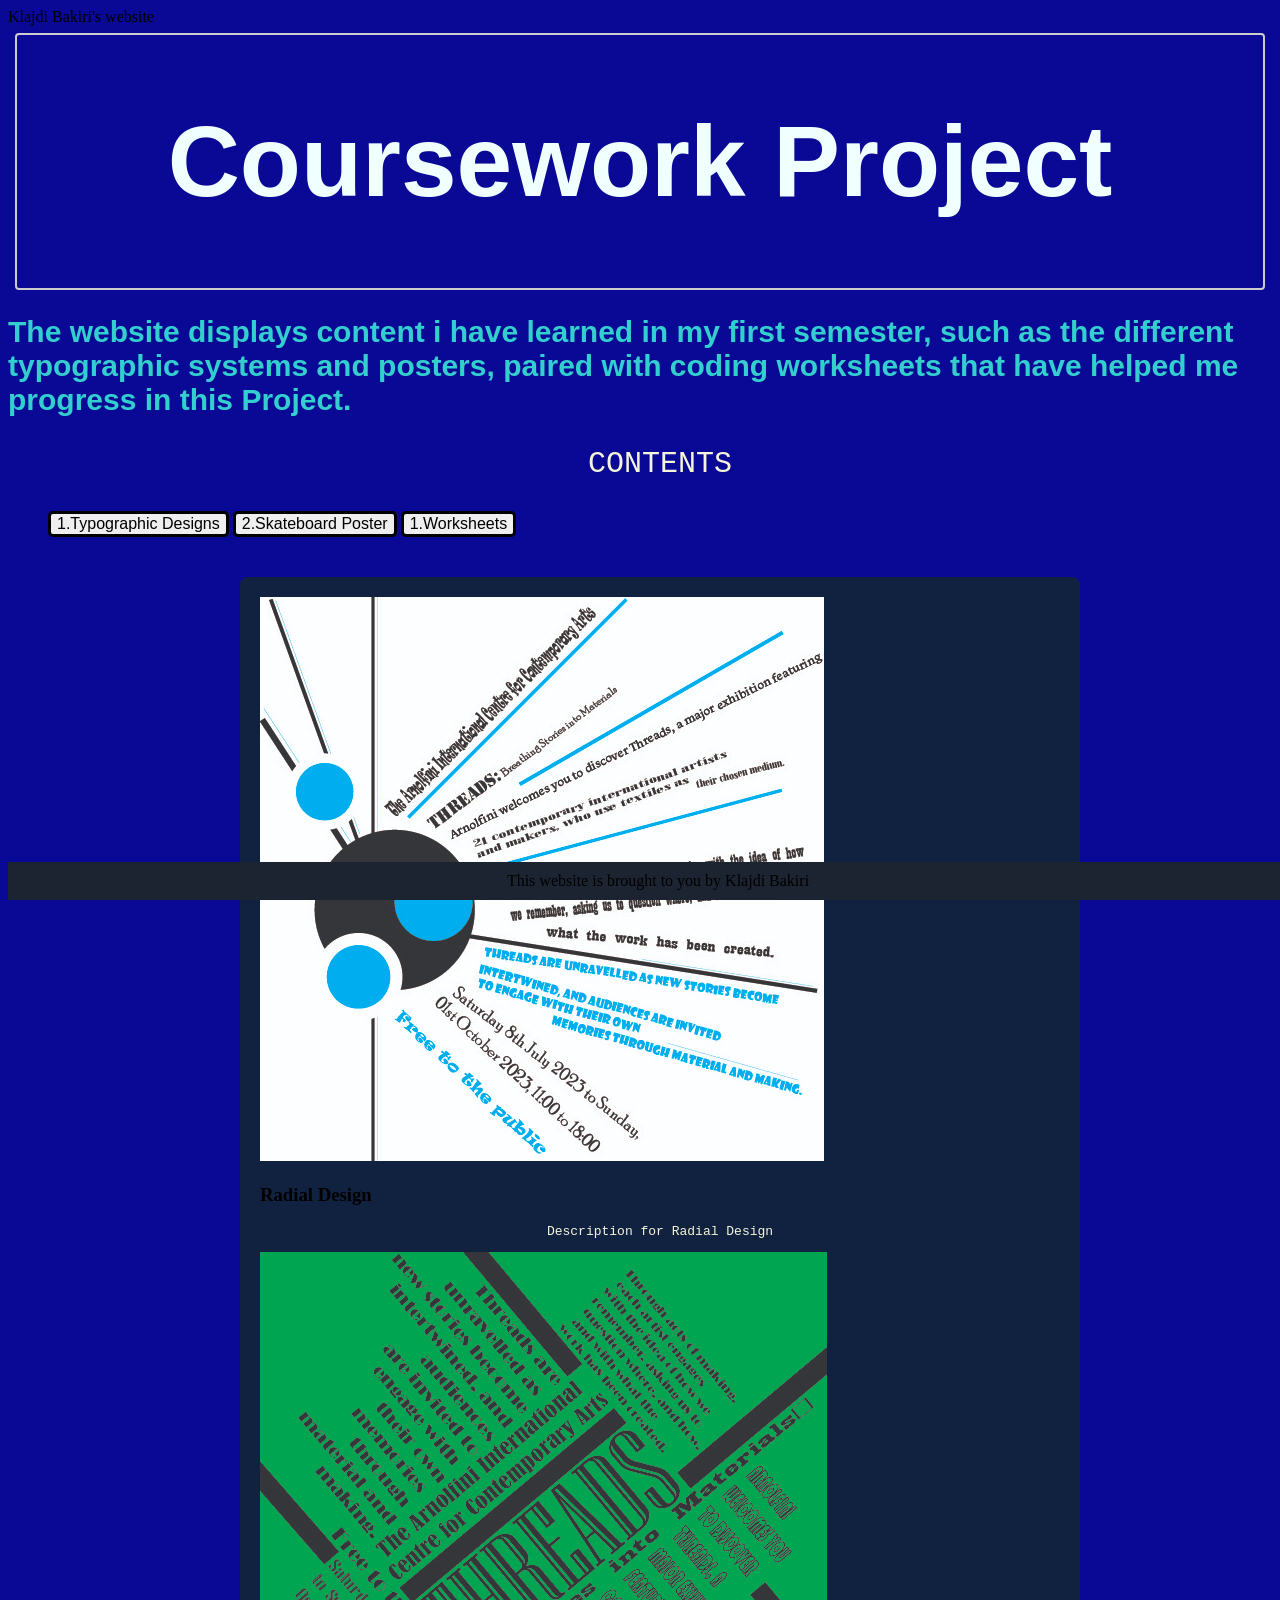
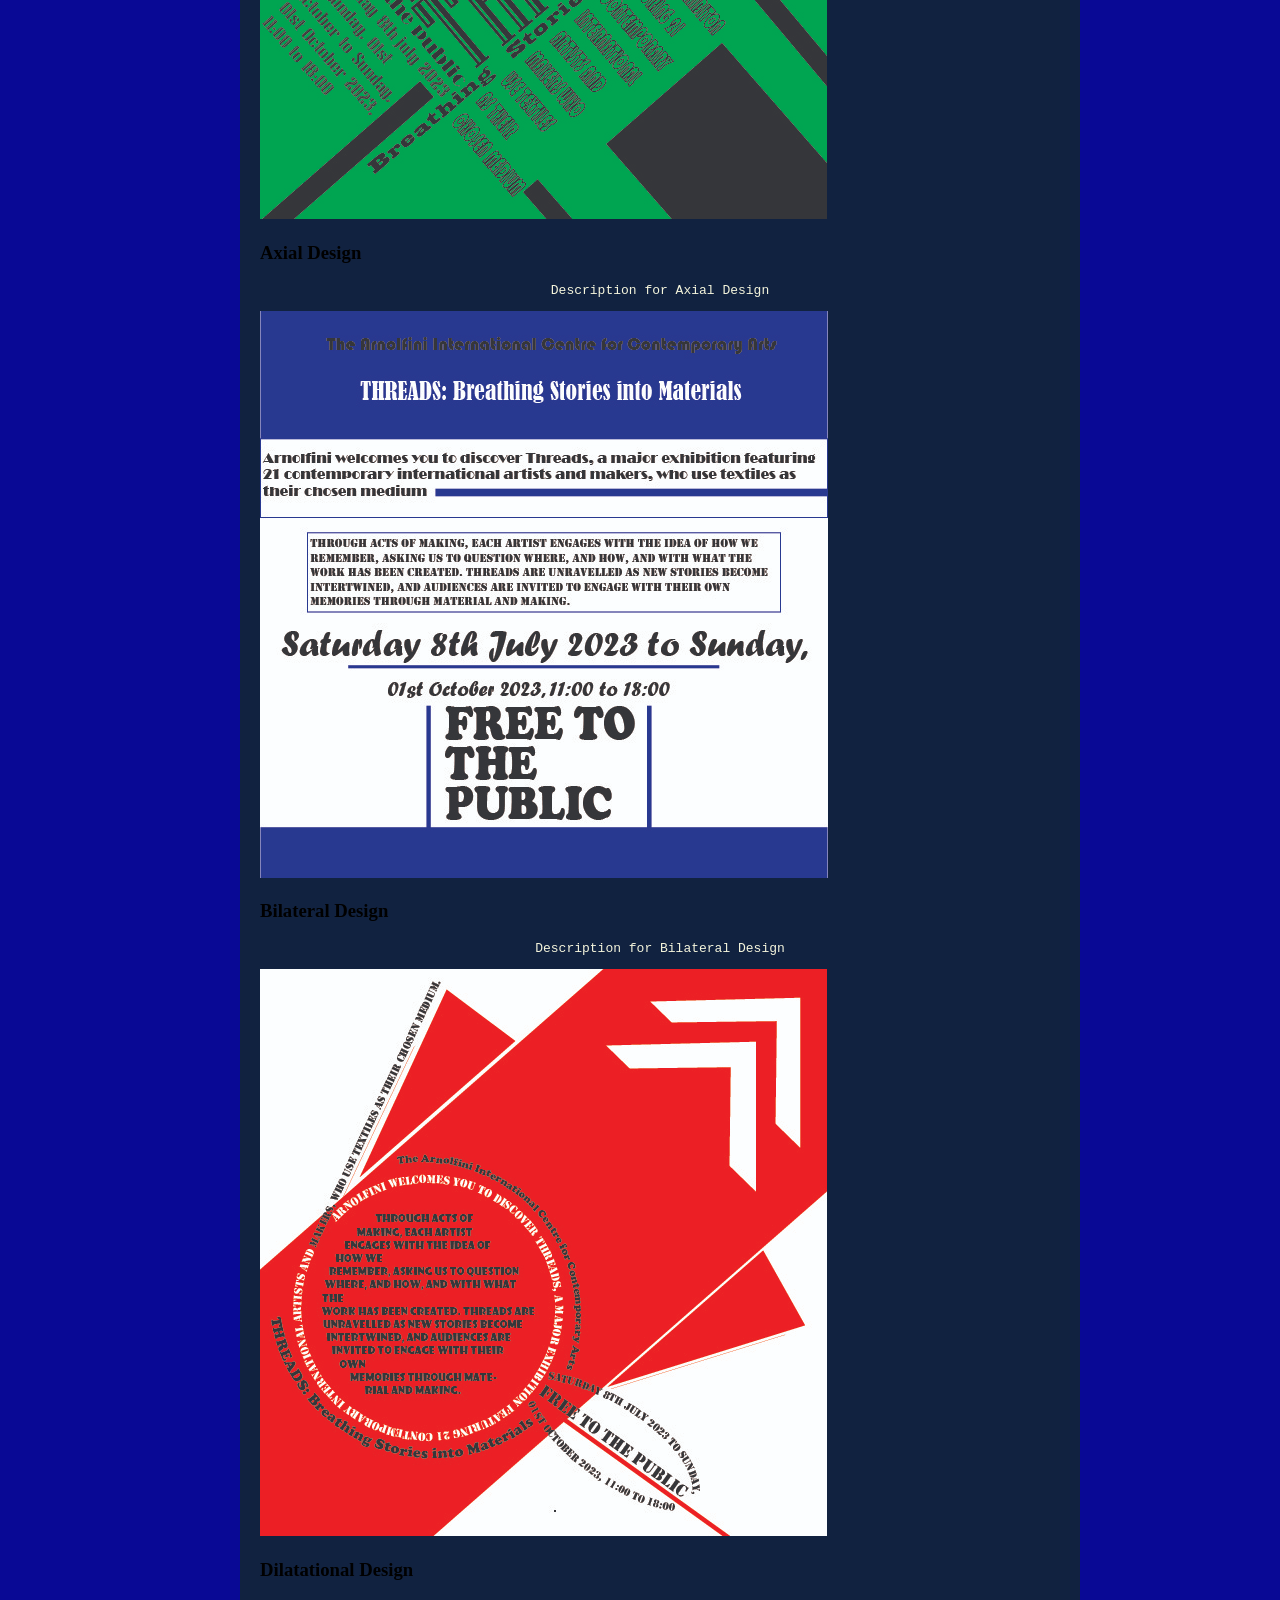
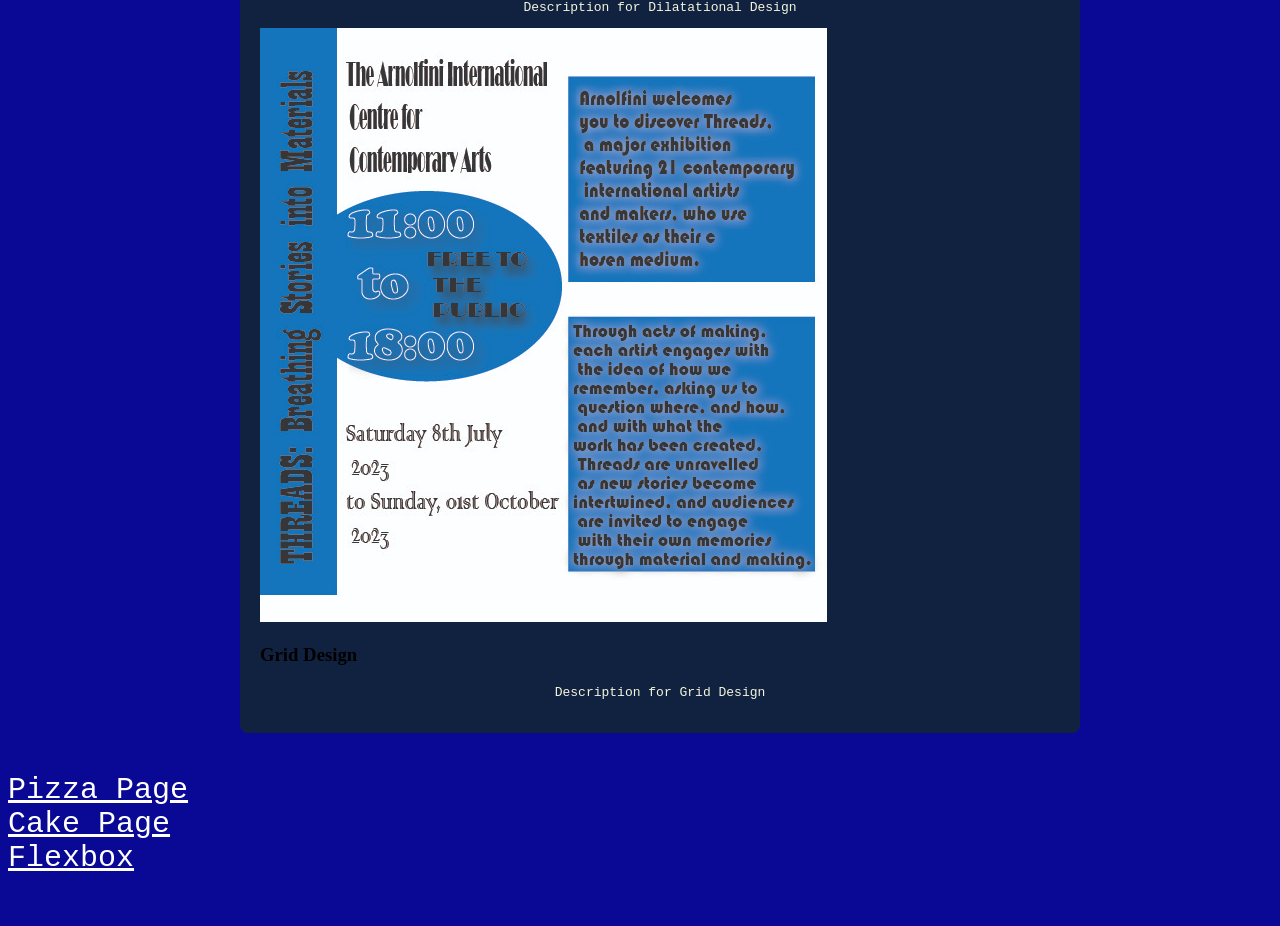
==== index.html @ ae0e7dbc "Update index.html" ====
<!DOCTYPE html>
<html lang="en">
<head>
    <meta charset="UTF-8">
    <meta http-equiv="X-UA-Compatible" content="IE=edge">
    <meta name="viewport" content="width=device-width, initial-scale=1.0">
    <link rel="stylesheet" href="styles.css"
    <title>Klajdi Bakiri's website</title>
</head>
<body>
    <div class = "text-box">
        <h1>Coursework Project</h1>
        
    </div>
    
<h2>The website displays content i have learned in my first semester, such as the different typographic systems and posters,
     paired with coding worksheets that have helped me progress in this Project.</h2>
<ul>
    <div class = "contents">
        <p>CONTENTS</p>
        </div>
<button>1.Typographic Designs</button>
<button>2.Skateboard Poster </button>
<button>1.Worksheets</button>

<div class="container">
    <div class="image-card">
        <img class="radial-design" src="images/RADIAL DESIGN.jpg" alt="Radial Design">
        <h3>Radial Design</h3>
        <p class="image-description">Description for Radial Design</p>
    </div>

    <div class="image-card">
        <img class="axial-design" src="images/AXIAL DESIGN.jpg" alt="Axial Design">
        <h3>Axial Design</h3>
        <p class="image-description">Description for Axial Design</p>
    </div>
    <div class="image-card">
        <img class="axial-design" src="images/BILATERAL DESIGN.jpg" alt="Bilateral Design">
        <h3>Bilateral Design</h3>
        <p class="image-description">Description for Bilateral Design</p>
    </div>
    
    <div class="image-card">
        <img class="axial-design" src="images/DILATATIONAL DESIGN.jpg" alt="Dilatational Design">
        <h3>Dilatational Design</h3>
        <p class="image-description">Description for Dilatational Design</p>
    </div>
    <div class="image-card">
        <img class="axial-design" src="images/GRID DESIGN.jpg" alt="Grid Design">
        <h3>Grid Design</h3>
        <p class="image-description">Description for Grid Design</p>
    </div>


    
</ul>

    <a href="https://klajdi24.github.io/worksheet_3/"> Pizza Page</a>
    <div class= "container-cakepage">
<a href="https://klajdi24.github.io/worksheet_3/cake.html">Cake Page</a>
    </div>
    <div class="flexbox">
    <a href="https://klajdi24.github.io/flexbox_rundown/">Flexbox</a>
   
    </div>



<footer>This website is brought to you by Klajdi Bakiri</footer>
</body>
</html>
---- styles.css ----
.title{
    font-family: monospace;
    text-align: center;
    color: beige;
}

body{
    background-color: rgb(9, 9, 149);
}
p {
    font-family: monospace;
    text-align: center;
    color: beige;

}
h1{
    font-family: Impact, Haettenschweiler, 'Arial Narrow Bold', sans-serif;
    text-align: center;
    font-size: 100px;
    color: azure;
}
h2{
    font-family: Impact, Haettenschweiler, 'Arial Narrow Bold', sans-serif;
    font-size: 30px;
    color: rgb(51, 207, 207);
}
a{
    font-family: 'Courier New', Courier, monospace;
    font-size: 30px;
    color:white;
}
.p{
    font-family: 'Trebuchet MS', 'Lucida Sans Unicode', 'Lucida Grande', 'Lucida Sans', Arial, sans-serif;
font-size: 30px;
text-align: left;

}
button{
    border: solid;
    border-radius: 5px;
    font-family:'Trebuchet MS', 'Lucida Sans Unicode', 'Lucida Grande', 'Lucida Sans', Arial, sans-serif;
    font-size: medium;


}
button:hover{
    background-color: rgb(250, 232, 33);
    color:blue
}
footer{
    background-color: #1c2331; /* Dark blue footer background color */
    padding: 10px;
    text-align: center;
    position: fixed;
    bottom: 0;
    width: 100%;
  }


.text-box {
    border: 2px solid #ccc; 
    padding: 2px; 
    border-radius: 4px; 
    margin: 7px; 
}
.contents{
    font-family:'Times New Roman', Times, serif;
    font-size: 30px;
    text-align: left;

}
.container {
    max-width: 800px;
    margin: 40px auto;
    padding: 20px;
    background-color: #112240; /* Dark blue content background color */
    border-radius: 8px;
  }
  .flexbox{
    margin-bottom: 50px ;
  }
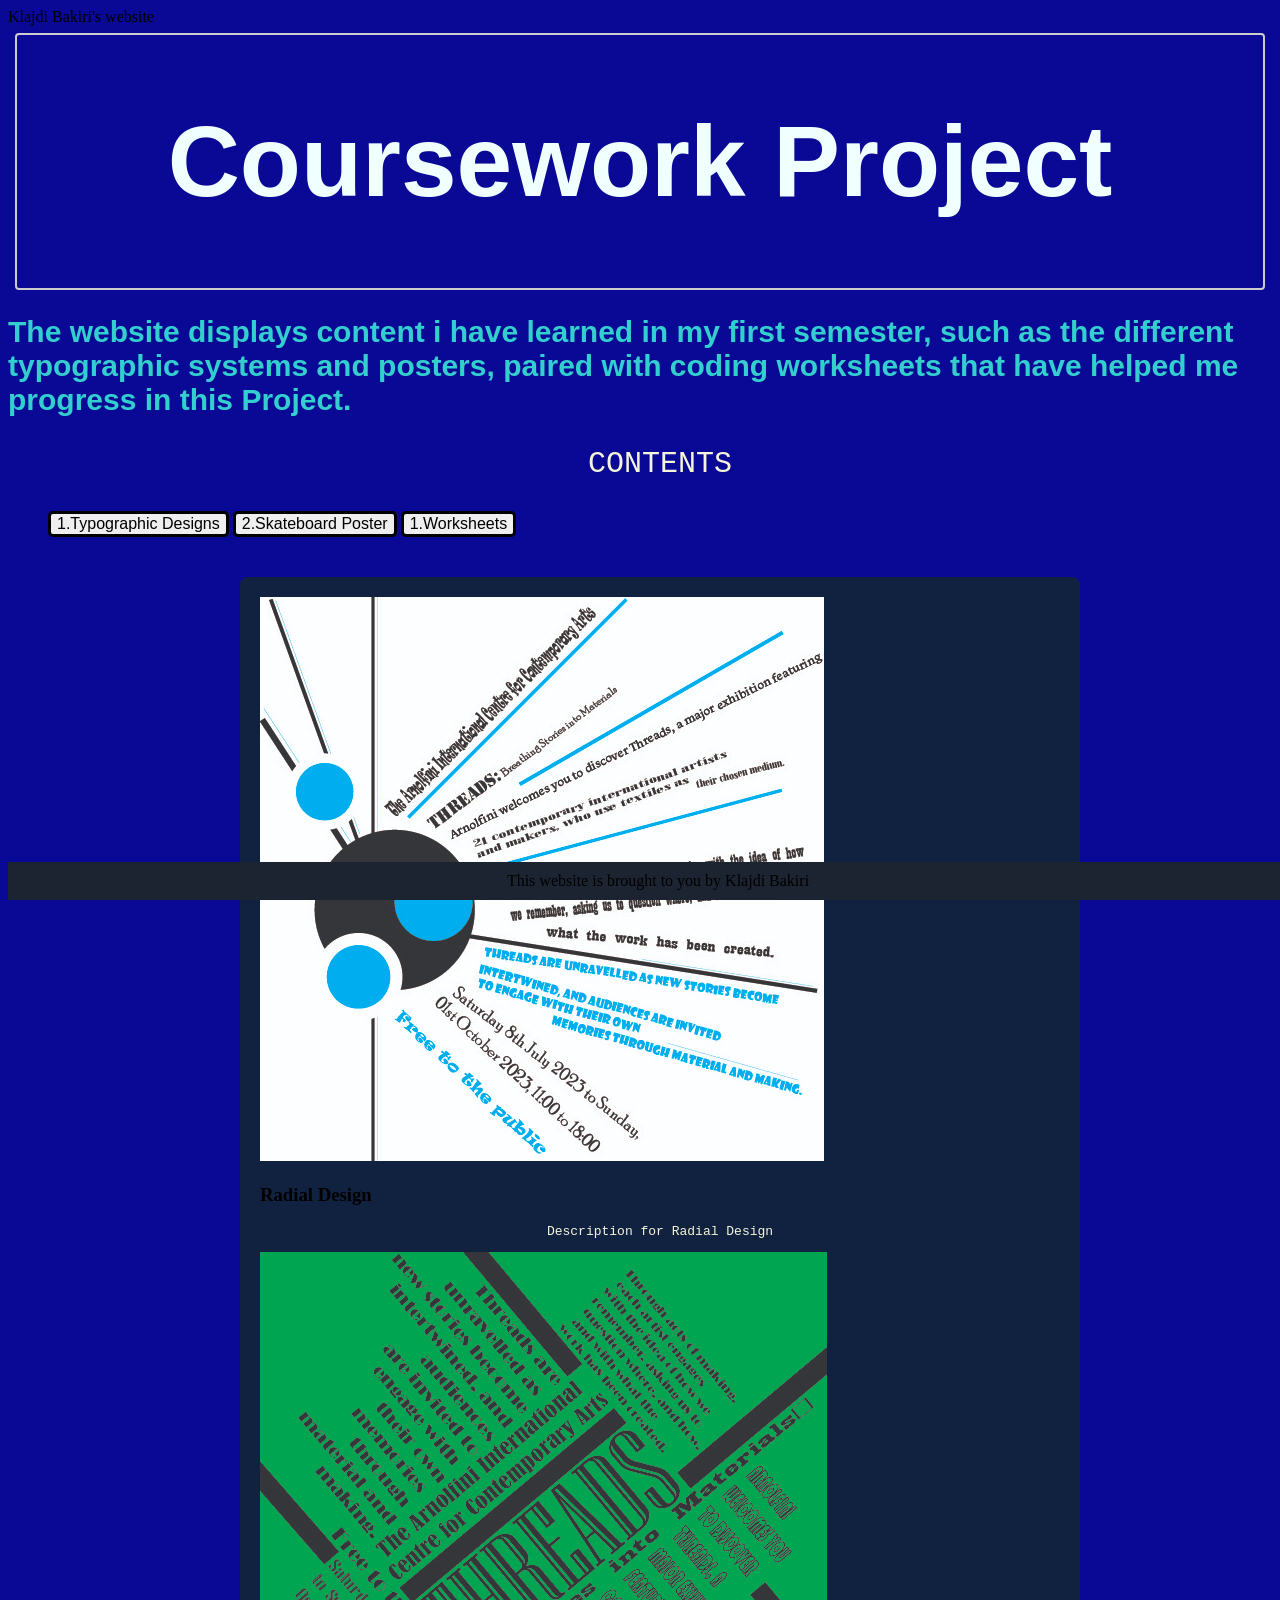
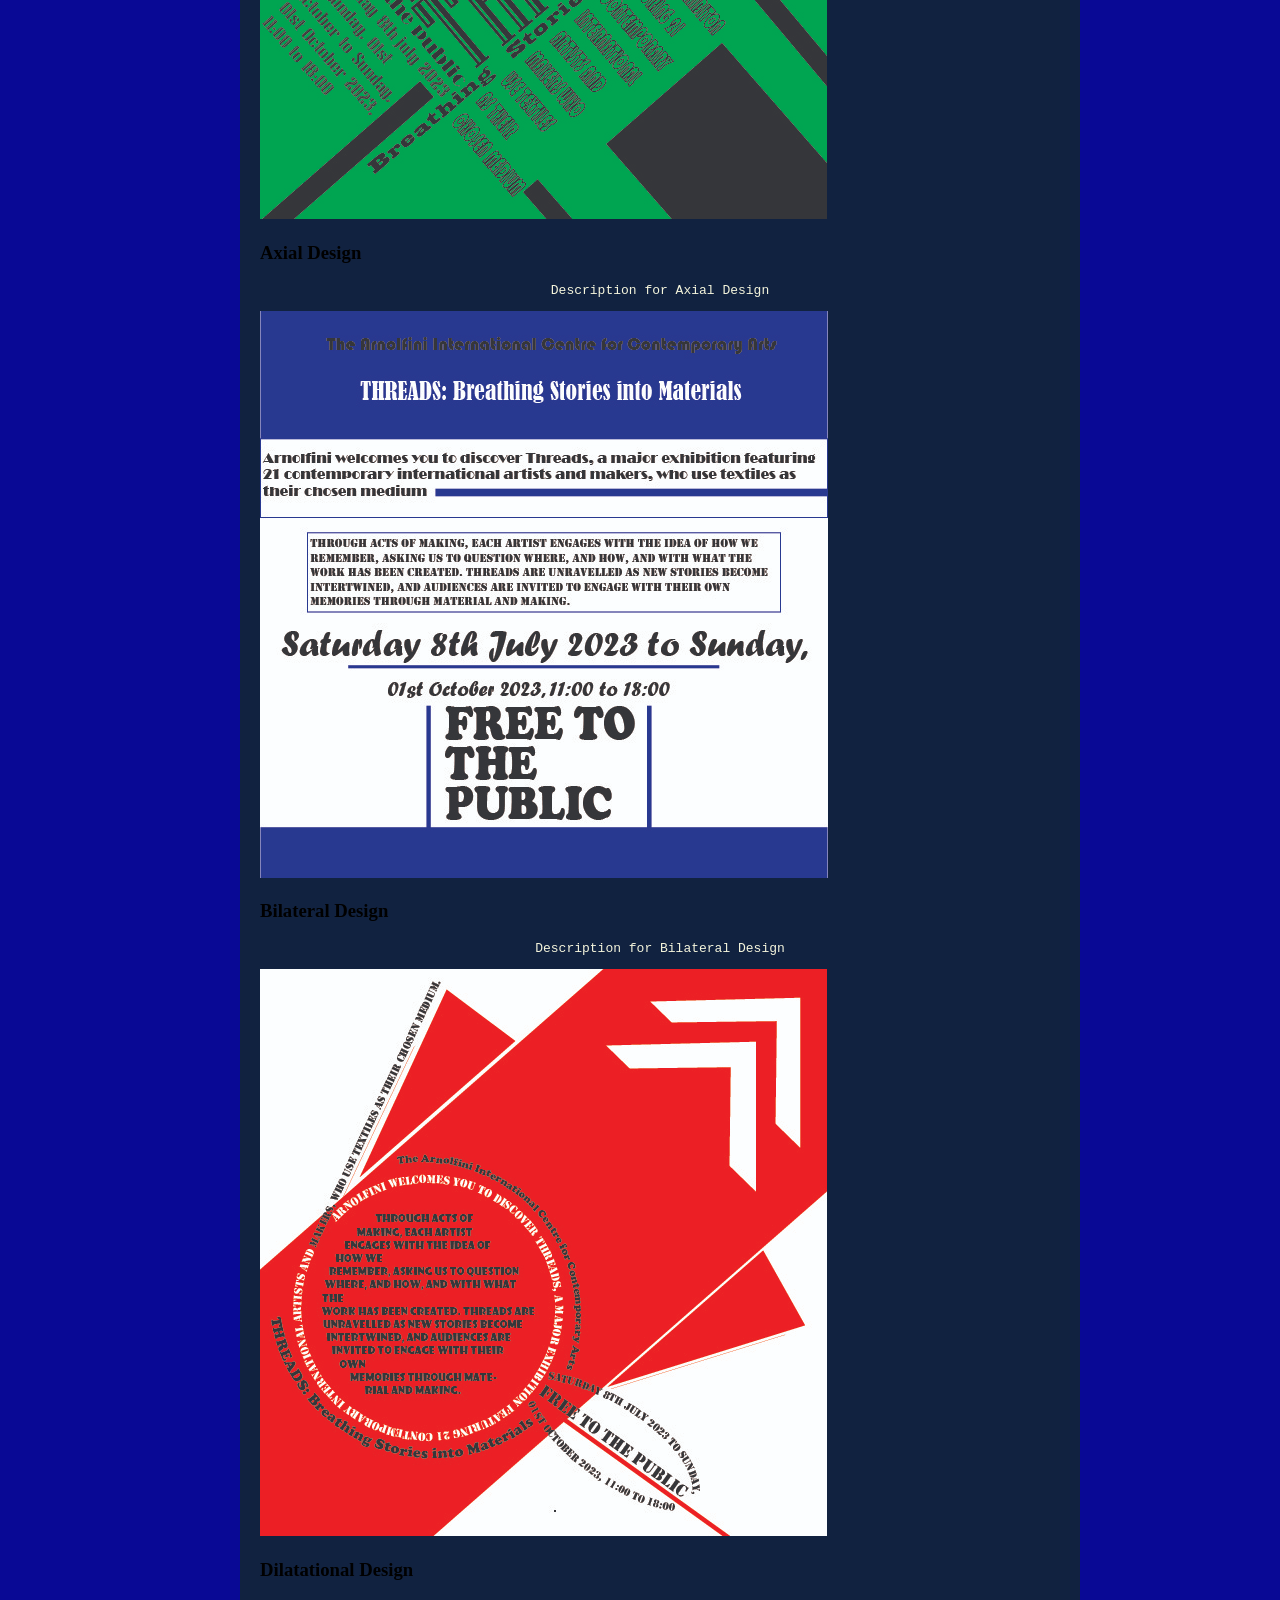
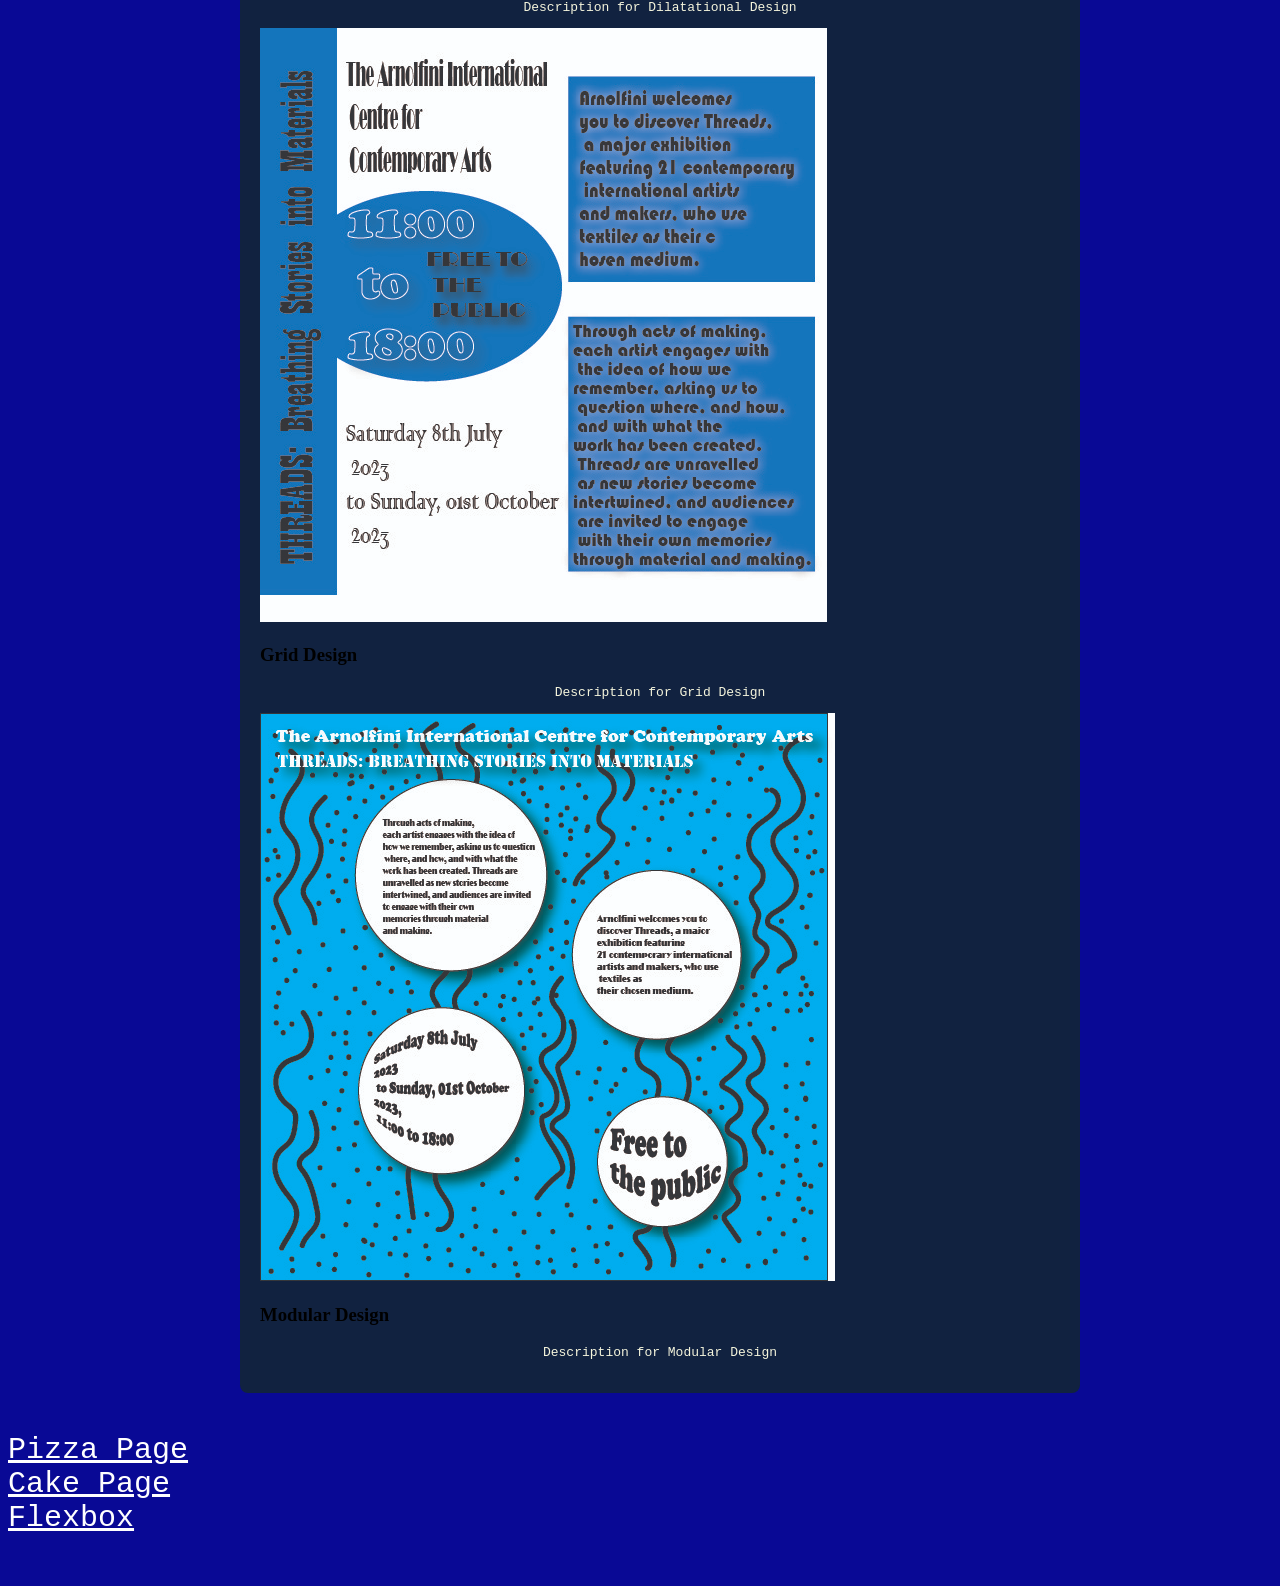
==== commit 06615979: "Update index.html" ====
--- a/index.html
+++ b/index.html
@@ -51,6 +51,11 @@
         <h3>Grid Design</h3>
         <p class="image-description">Description for Grid Design</p>
     </div>
+    <div class="image-card">
+        <img class="axial-design" src="images/MODULAR DESIGN.jpg" alt="Modular Design">
+        <h3>Modular Design</h3>
+        <p class="image-description">Description for Modular Design</p>
+    </div>
 
 
     
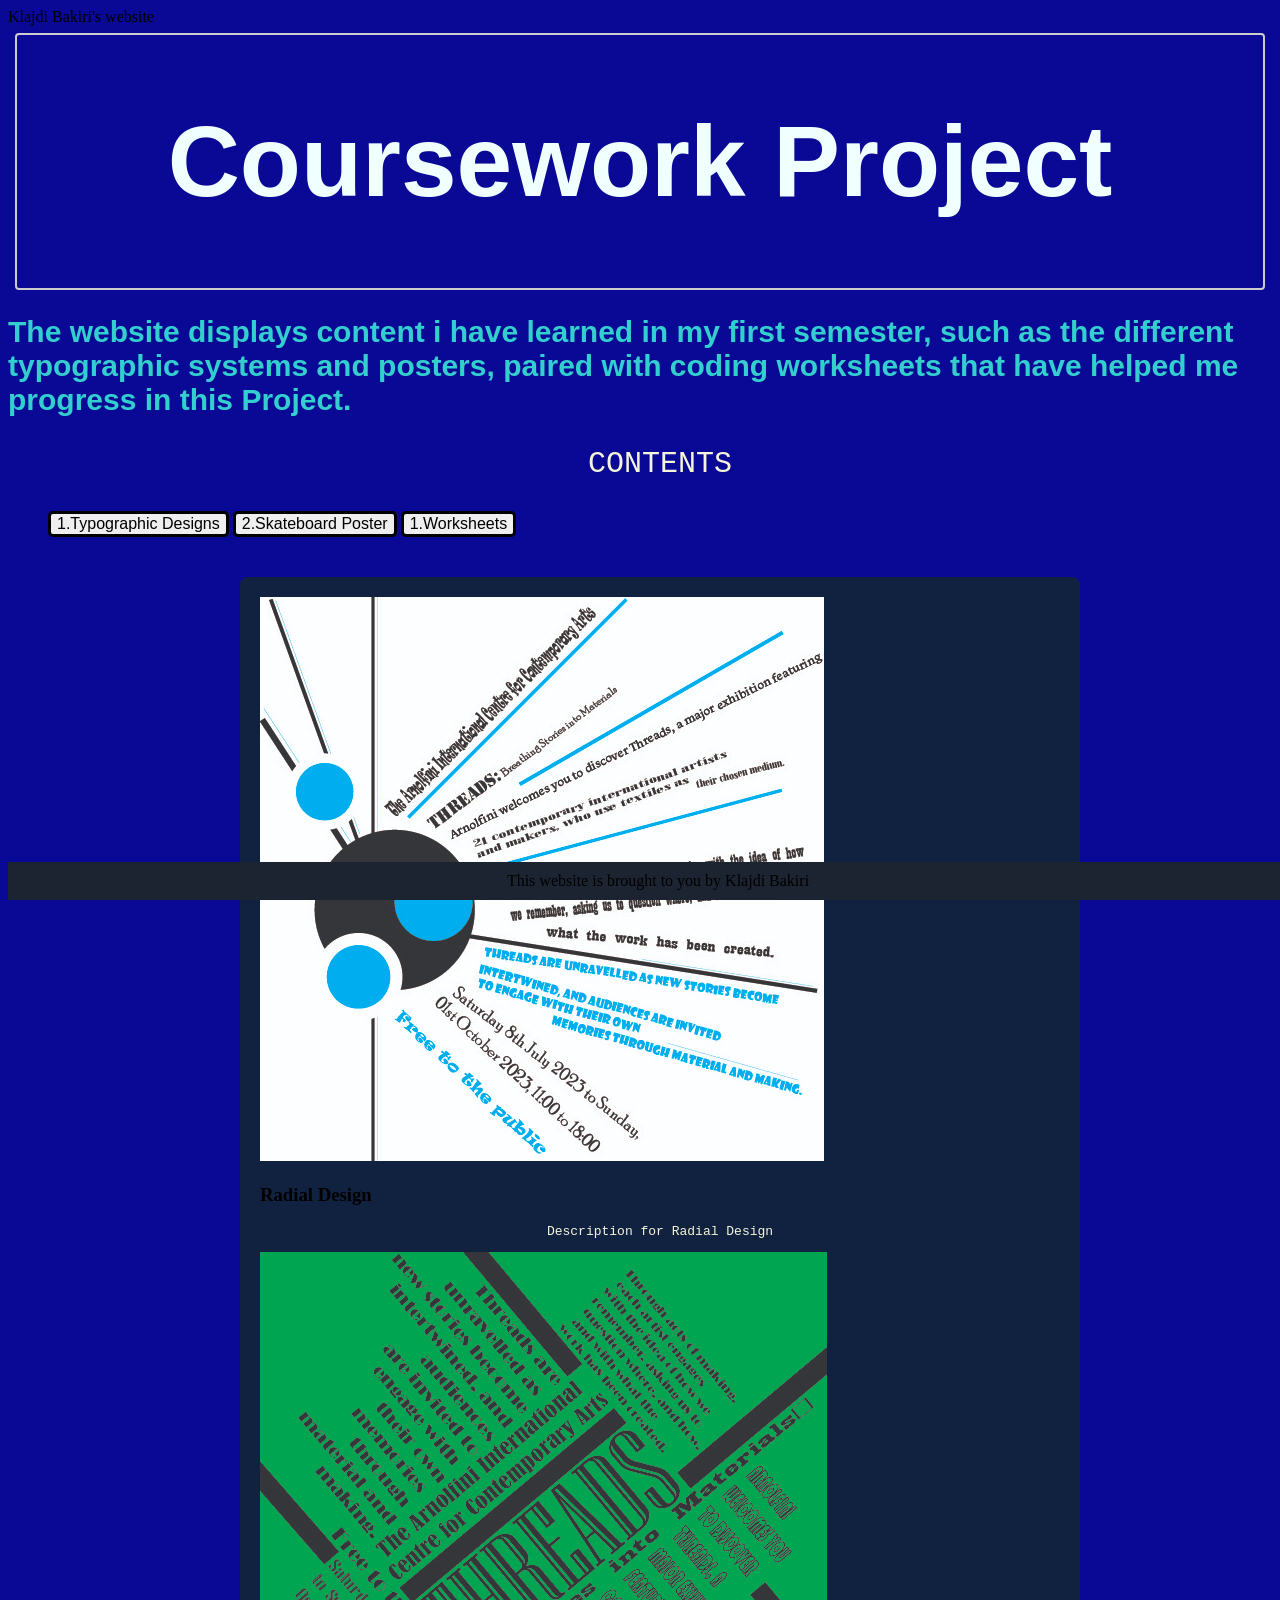
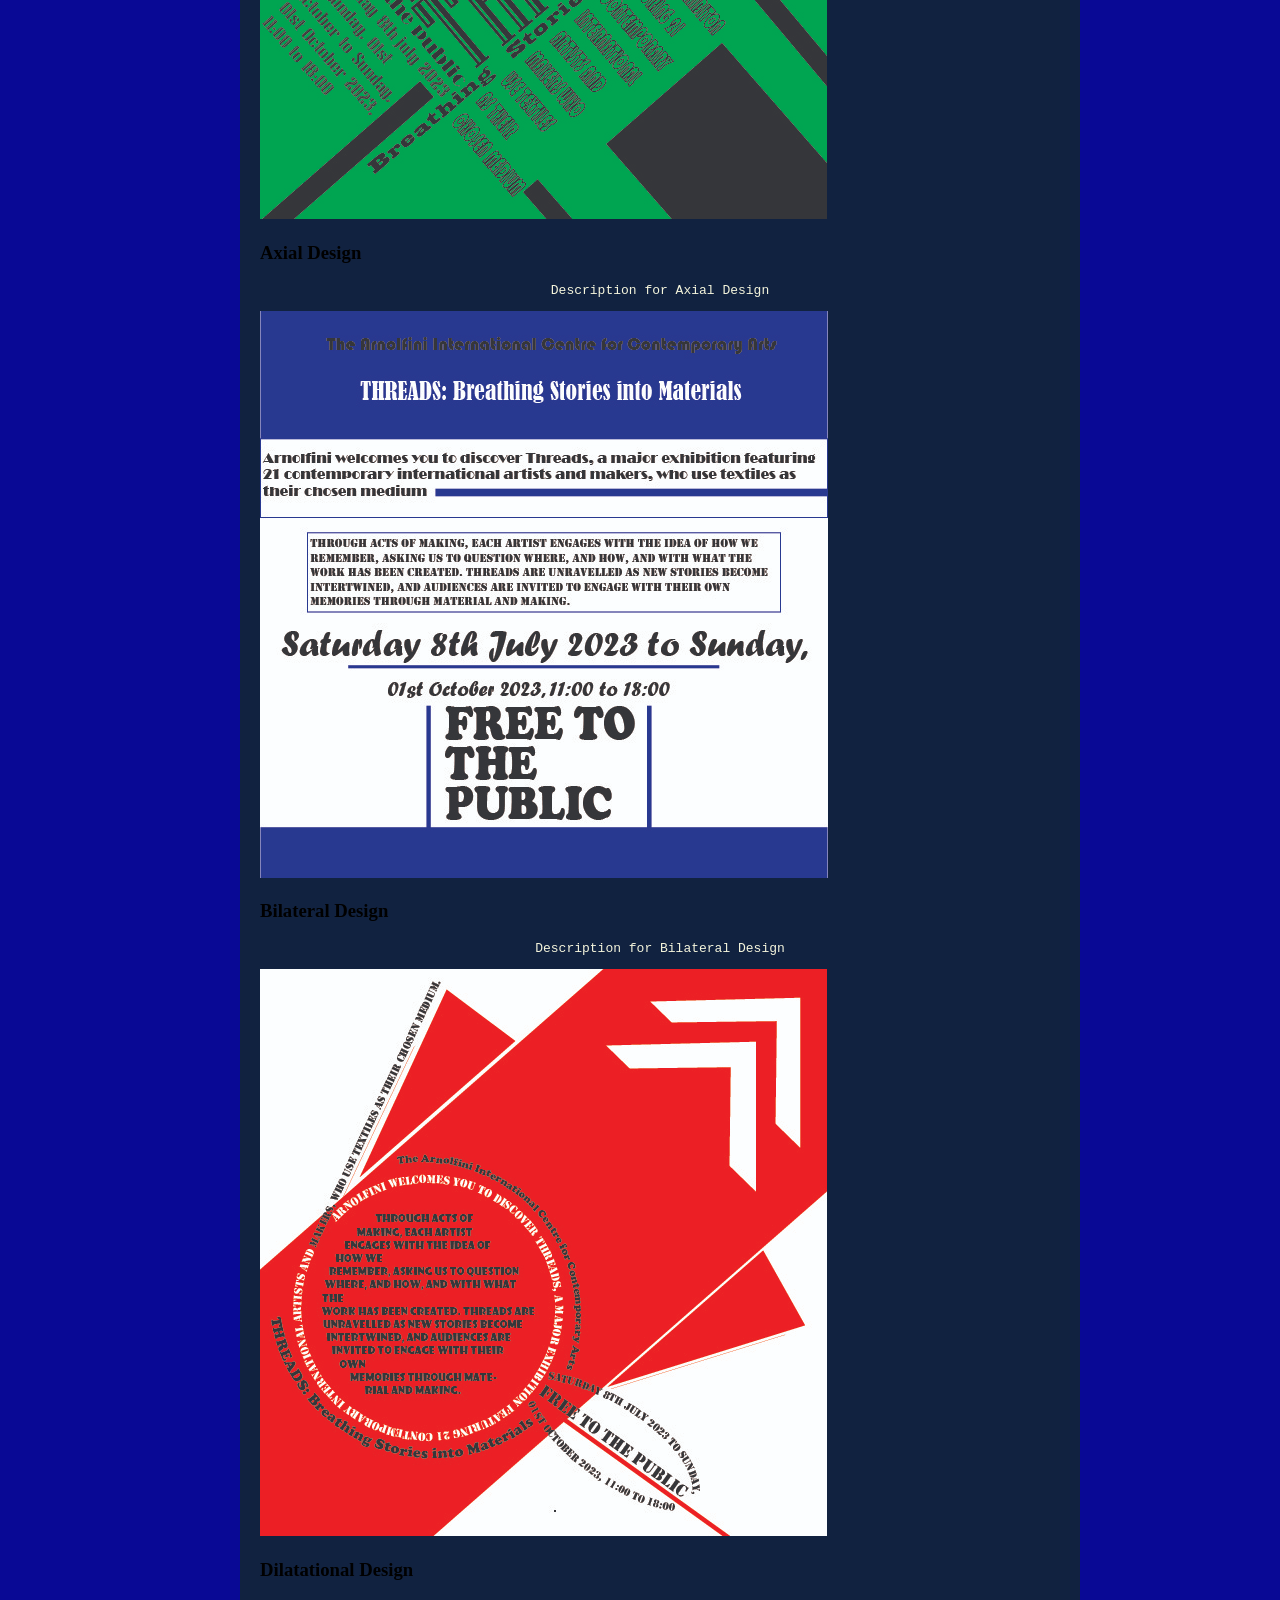
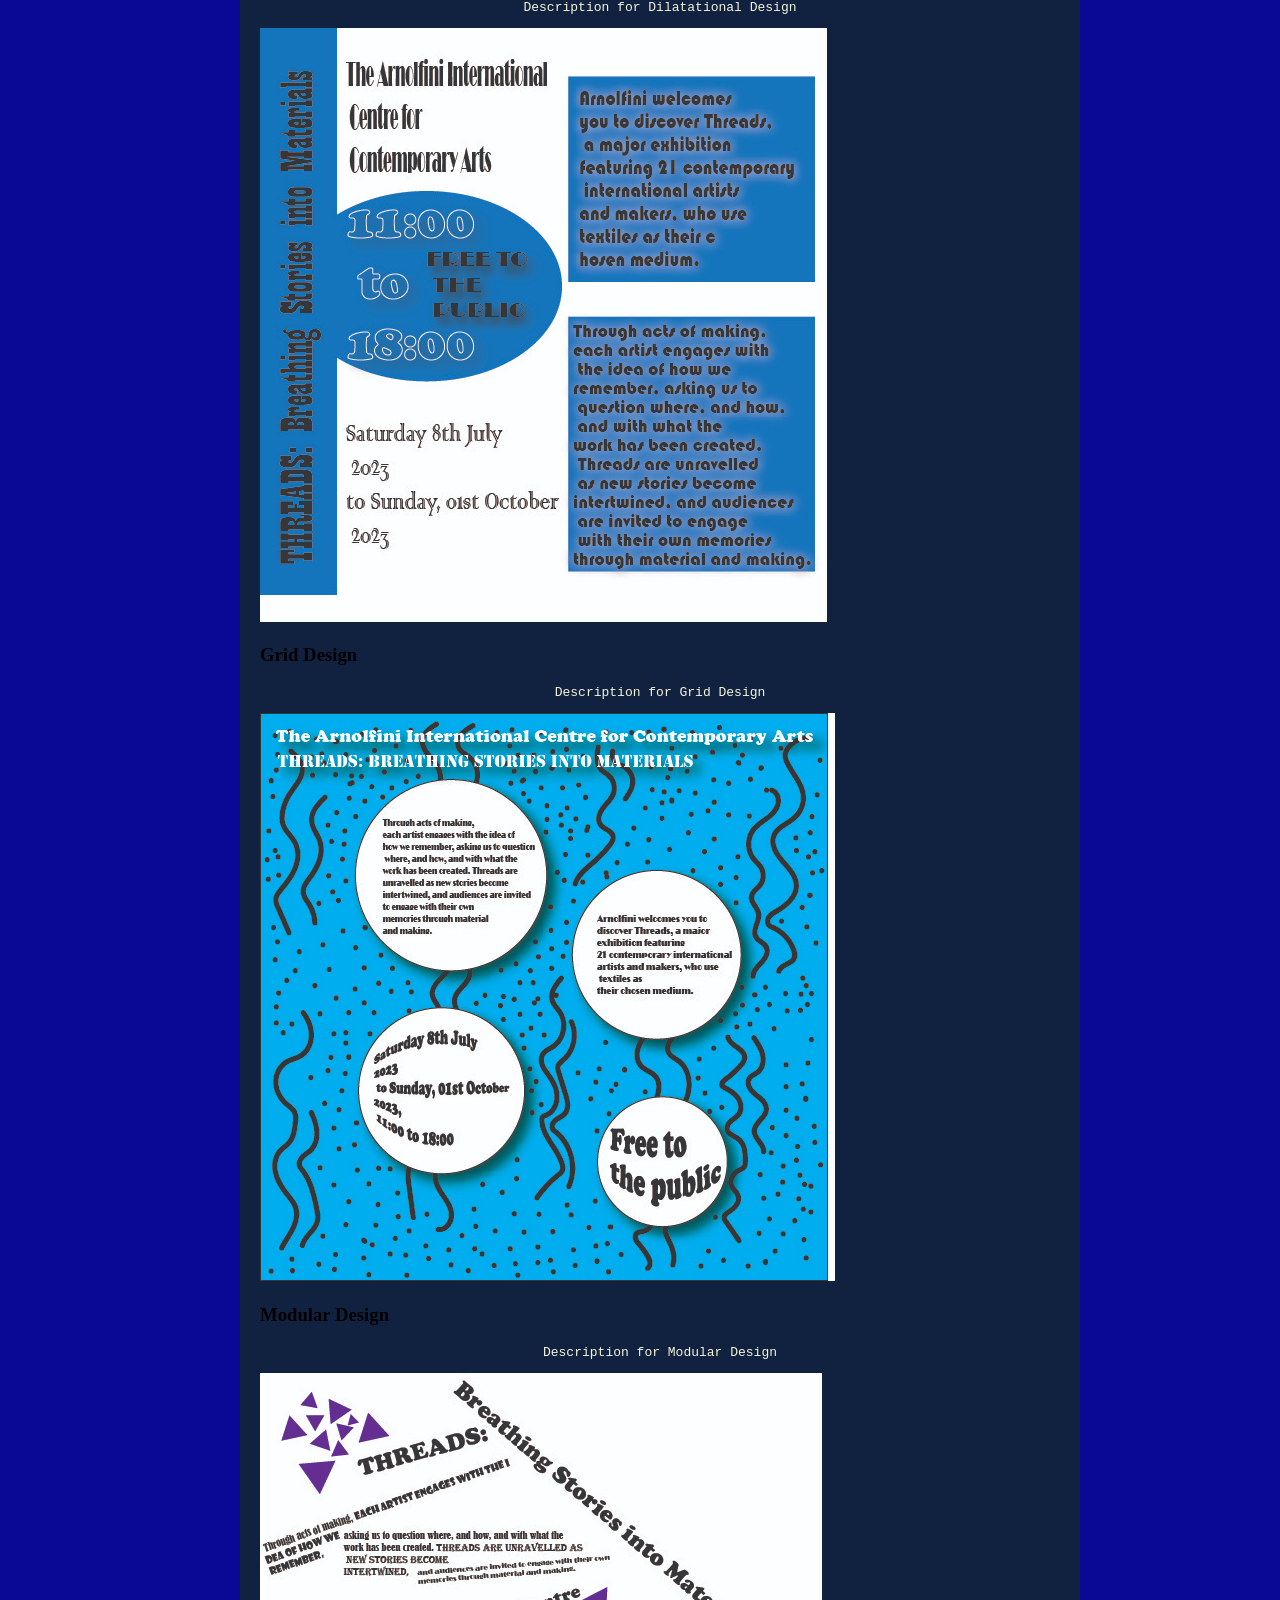
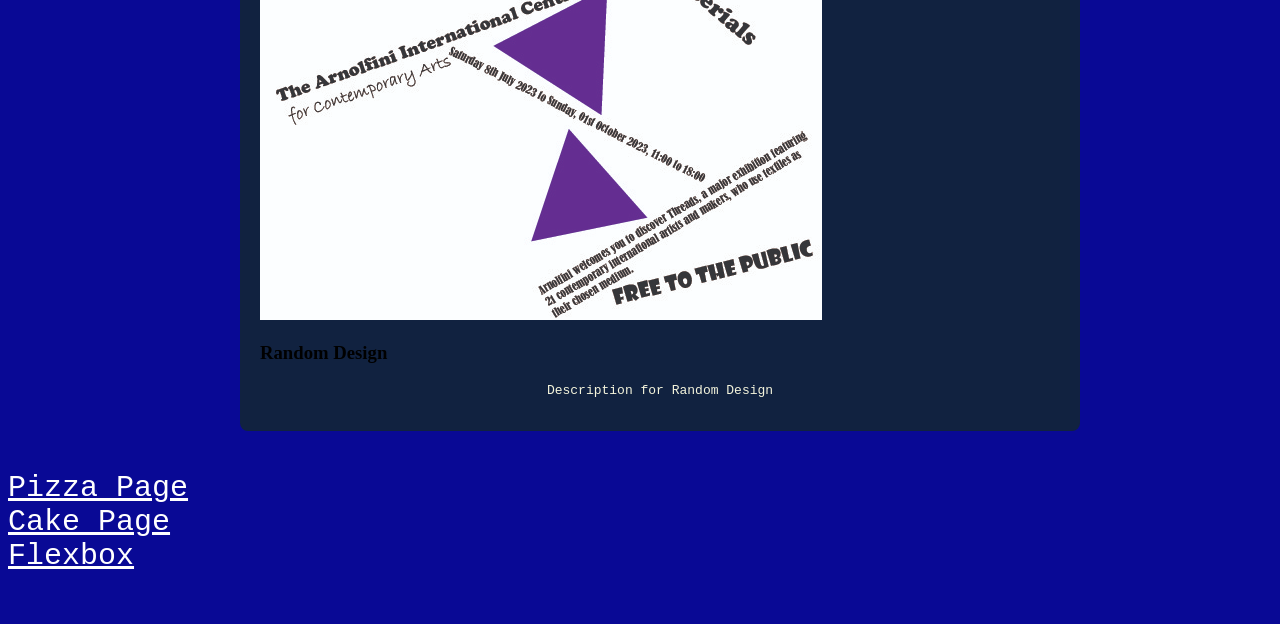
==== commit 138a9fa8: "Update index.html" ====
--- a/index.html
+++ b/index.html
@@ -56,6 +56,11 @@
         <h3>Modular Design</h3>
         <p class="image-description">Description for Modular Design</p>
     </div>
+    <div class="image-card">
+        <img class="axial-design" src="images/RANDOM DESIGN.jpg" alt="Random Design">
+        <h3>Random Design</h3>
+        <p class="image-description">Description for Random Design</p>
+    </div>
 
 
     
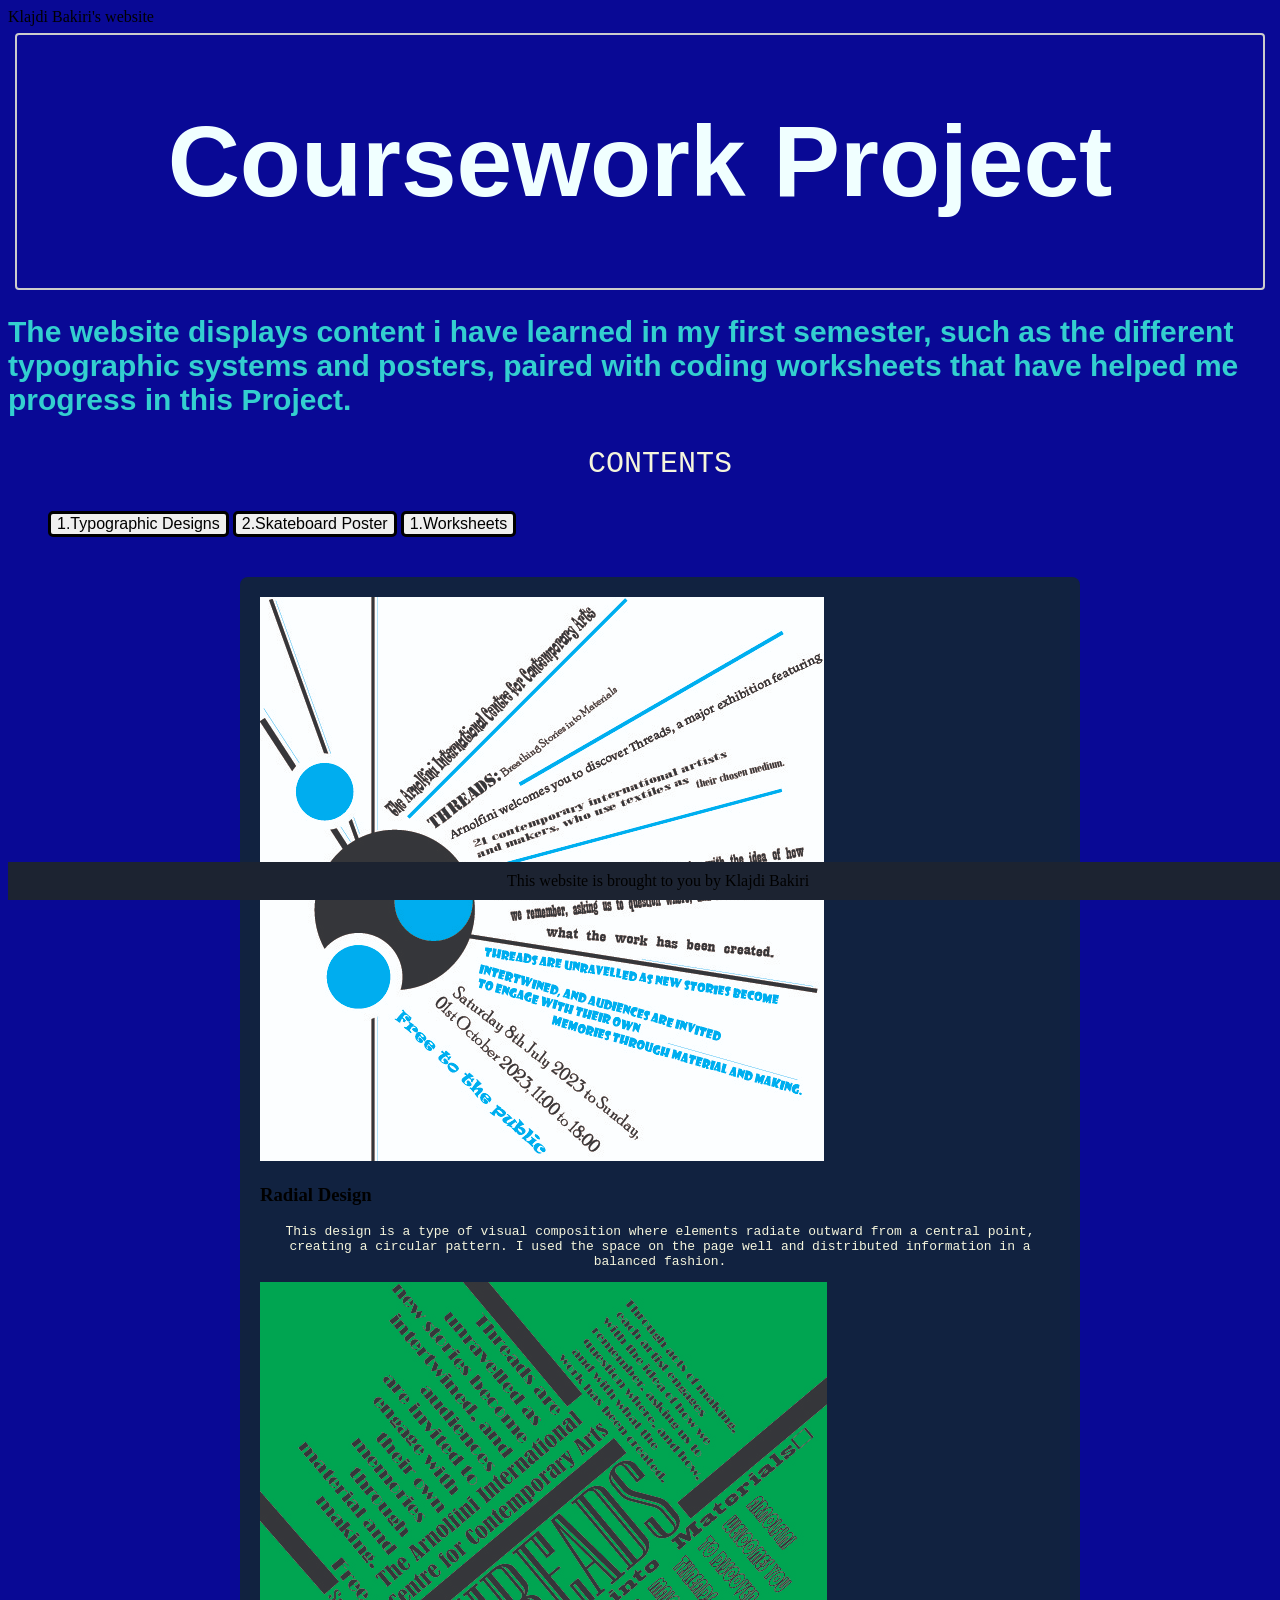
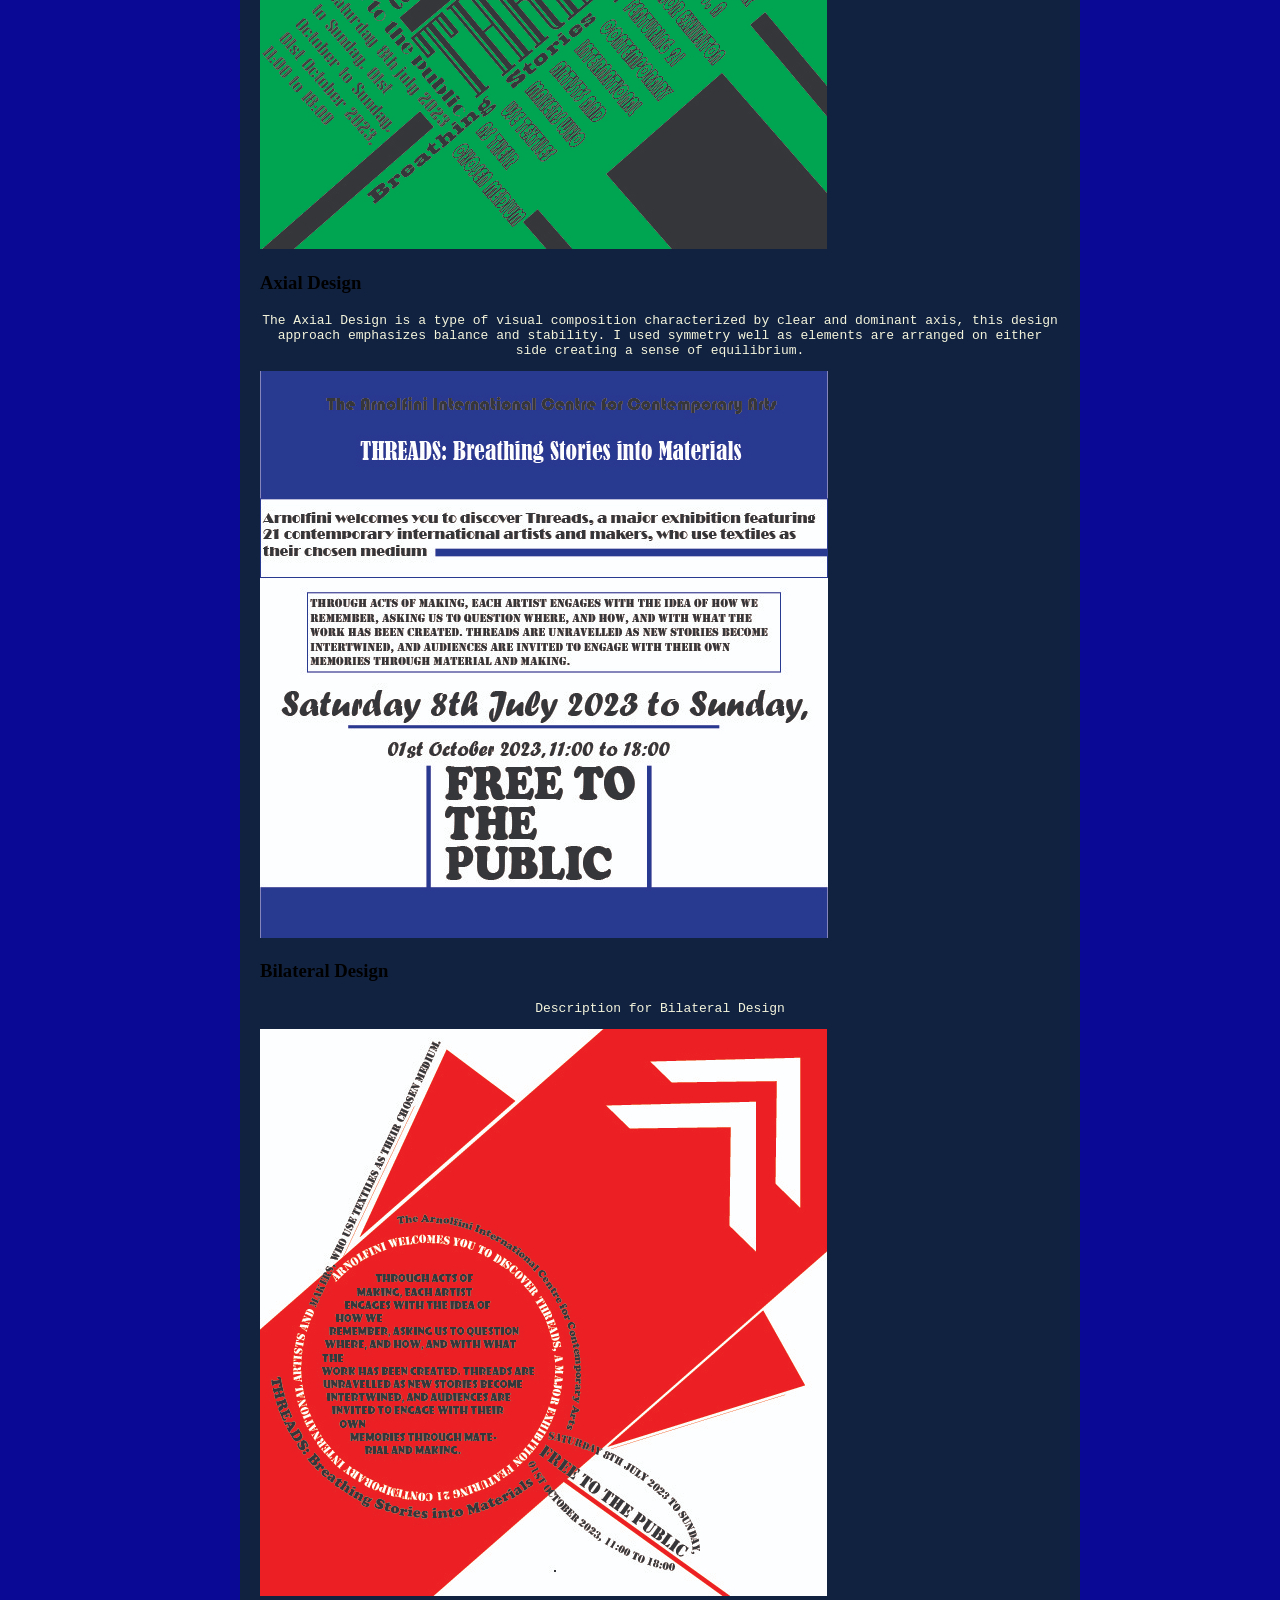
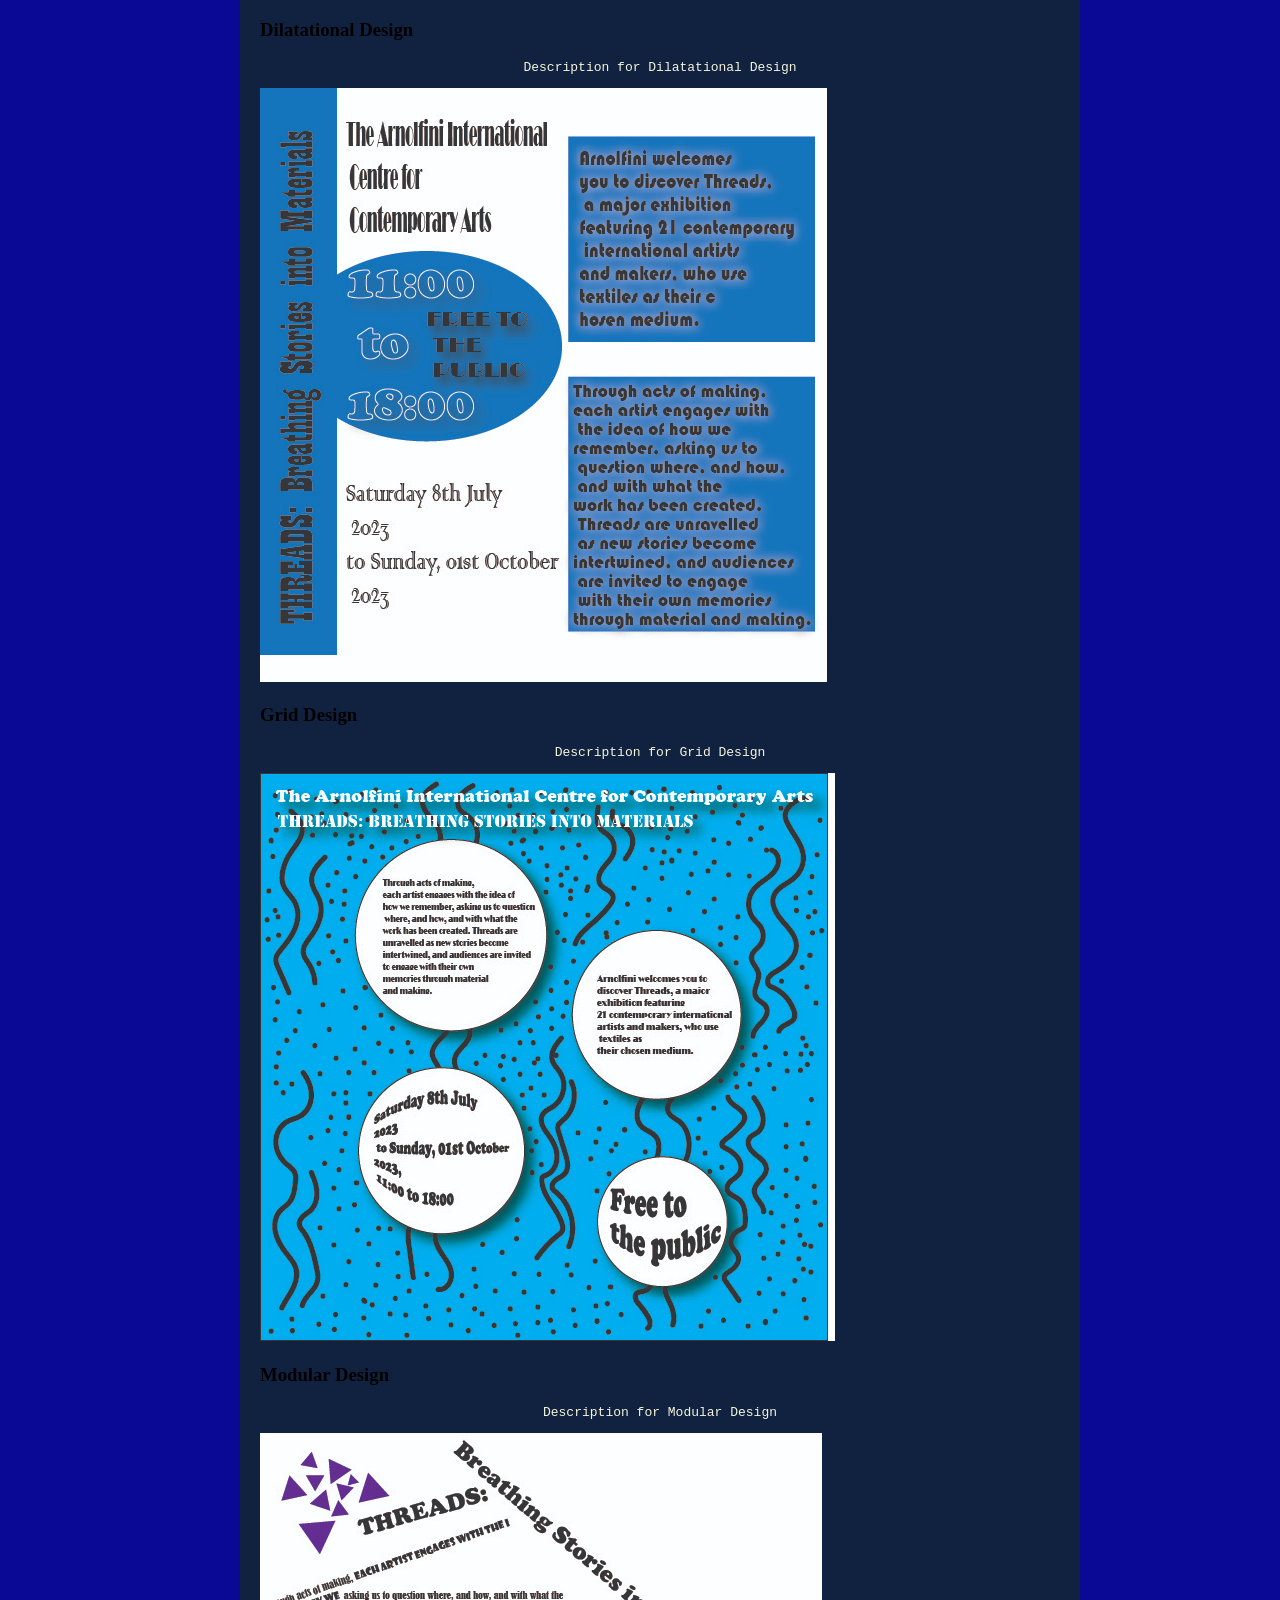
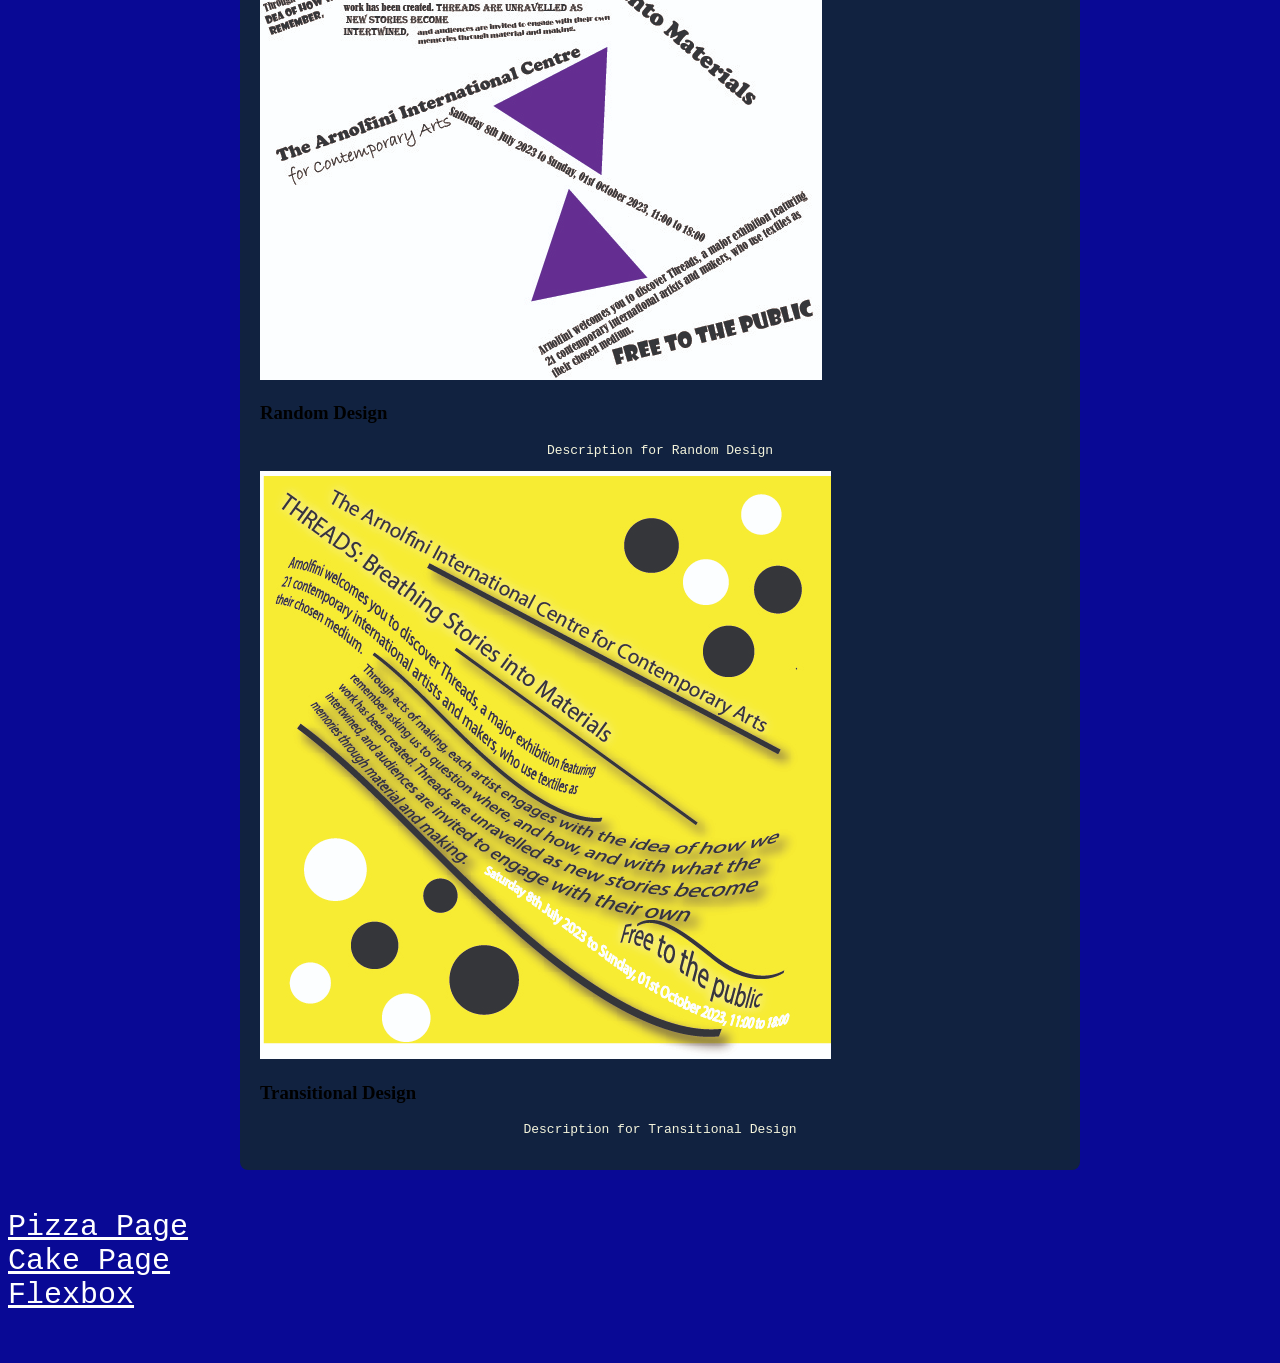
==== commit c28cdbd8: "Update index.html" ====
--- a/index.html
+++ b/index.html
@@ -27,13 +27,20 @@
     <div class="image-card">
         <img class="radial-design" src="images/RADIAL DESIGN.jpg" alt="Radial Design">
         <h3>Radial Design</h3>
-        <p class="image-description">Description for Radial Design</p>
+        <p class="image-description">This design is a type of visual composition where elements radiate outward 
+            from a central point, creating a circular pattern. I used the space on the page well and
+             distributed information in a balanced fashion.
+
+        </p>
     </div>
 
     <div class="image-card">
         <img class="axial-design" src="images/AXIAL DESIGN.jpg" alt="Axial Design">
         <h3>Axial Design</h3>
-        <p class="image-description">Description for Axial Design</p>
+        <p class="image-description">The Axial Design is a type of visual composition characterized 
+            by clear and dominant axis, this design approach emphasizes balance and stability. I used symmetry well as elements are arranged on either side creating 
+            a sense of equilibrium.
+        </p>
     </div>
     <div class="image-card">
         <img class="axial-design" src="images/BILATERAL DESIGN.jpg" alt="Bilateral Design">
@@ -61,6 +68,11 @@
         <h3>Random Design</h3>
         <p class="image-description">Description for Random Design</p>
     </div>
+    <div class="image-card">
+        <img class="axial-design" src="images/TRANSITIONAL DESIGN.jpg" alt="Transitional Design">
+        <h3>Transitional Design</h3>
+        <p class="image-description">Description for Transitional Design</p>
+    </div>
 
 
     
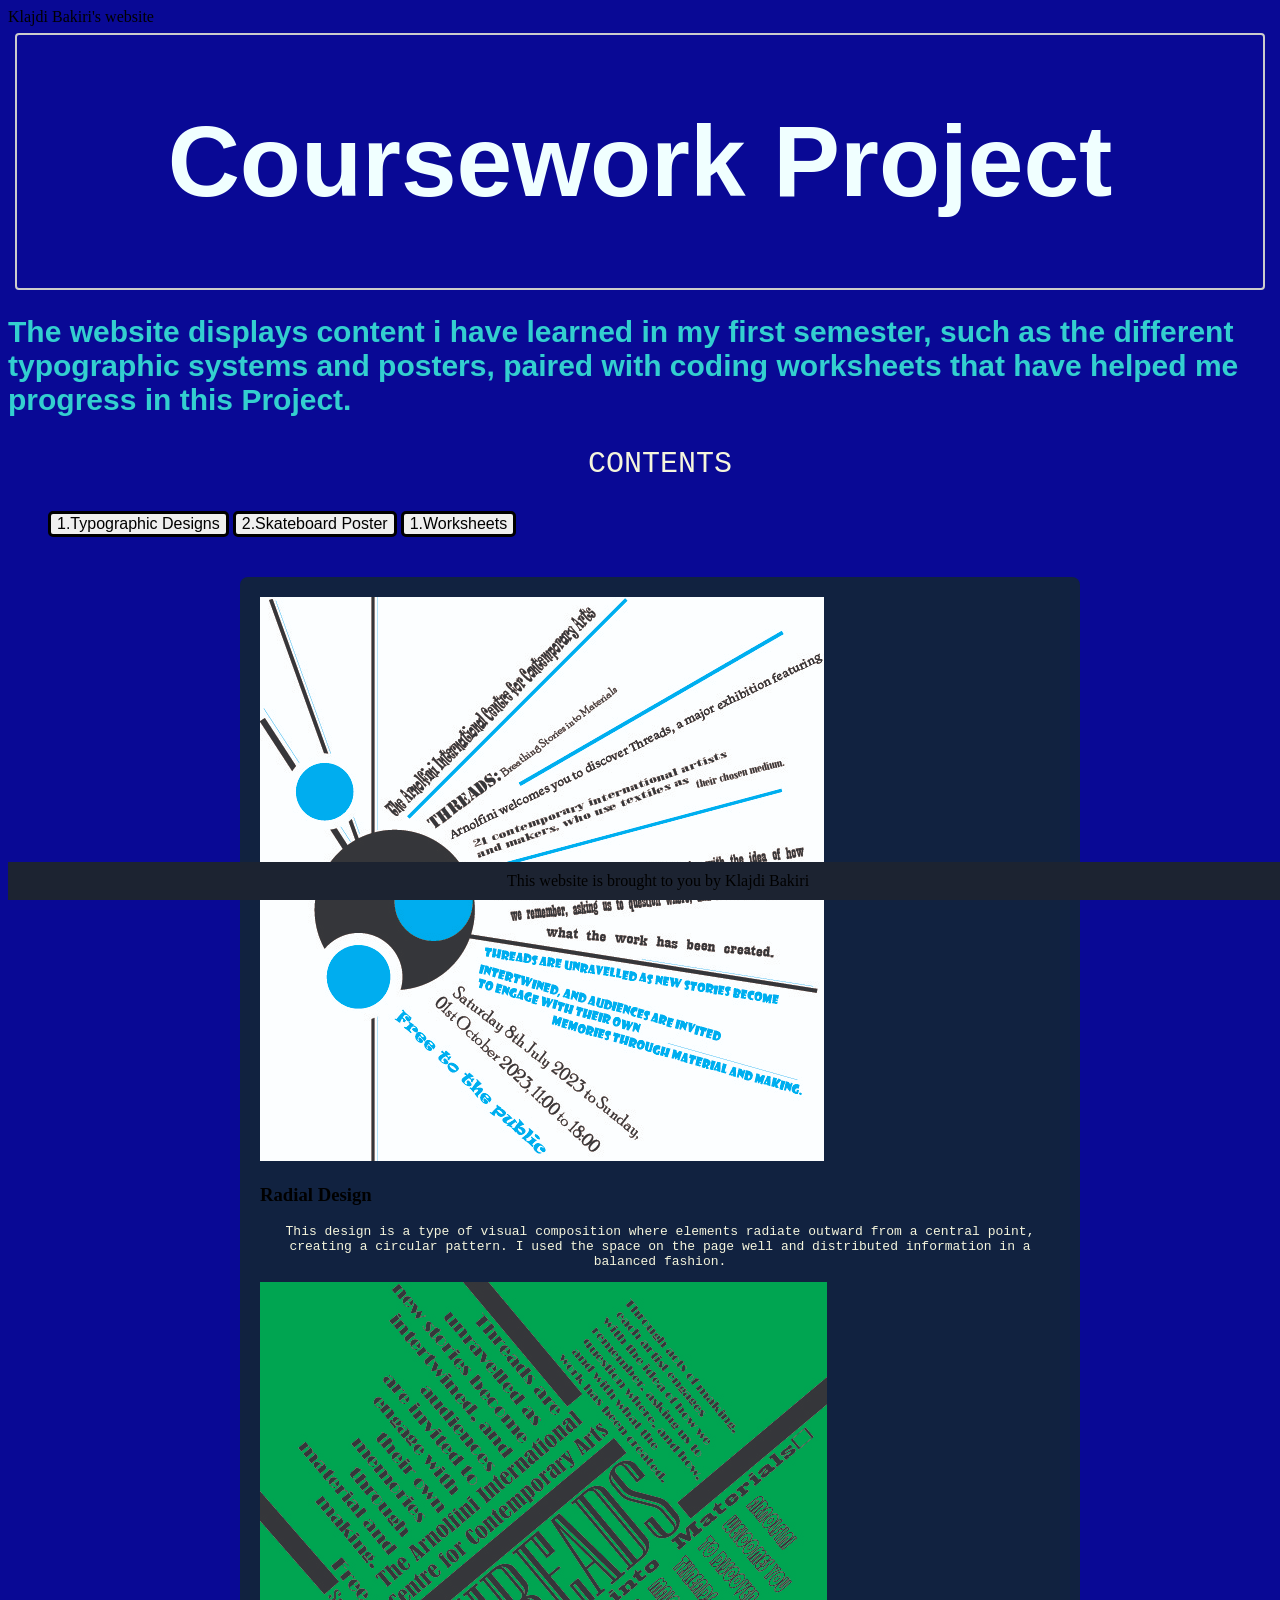
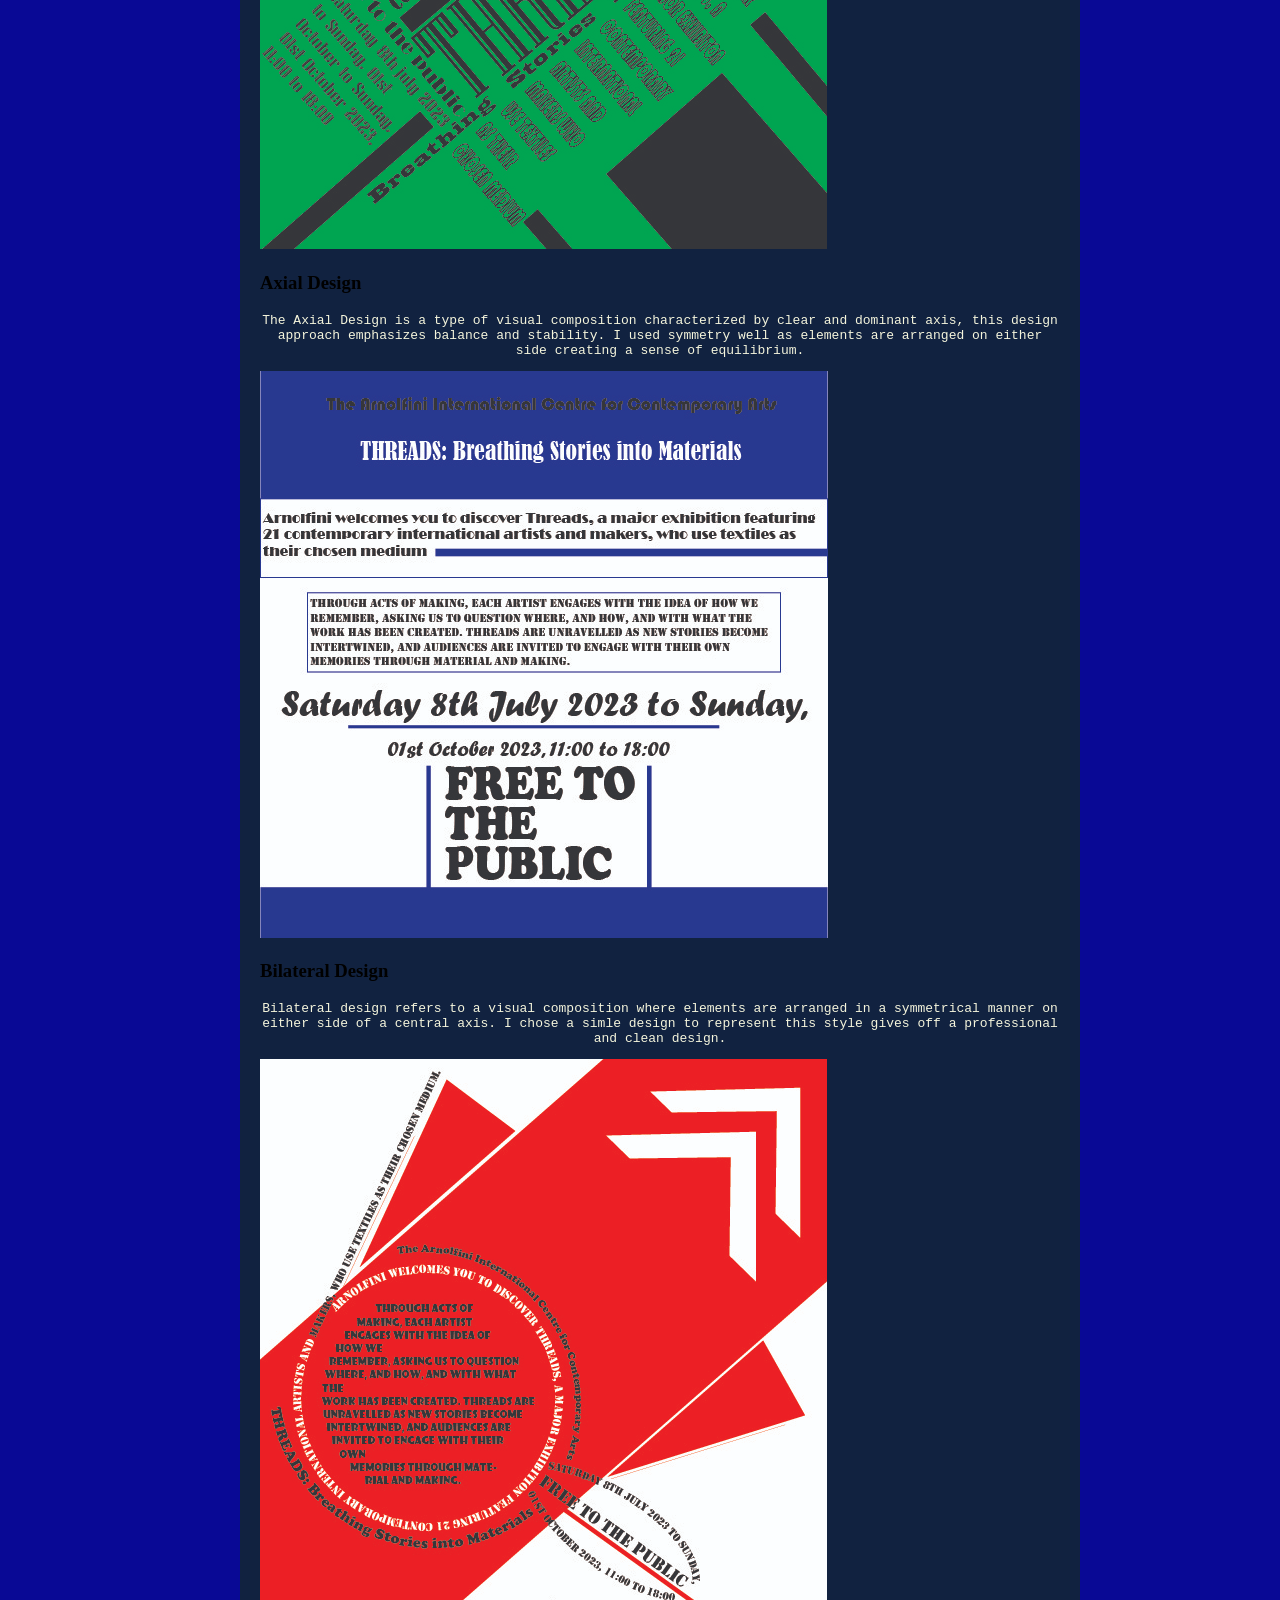
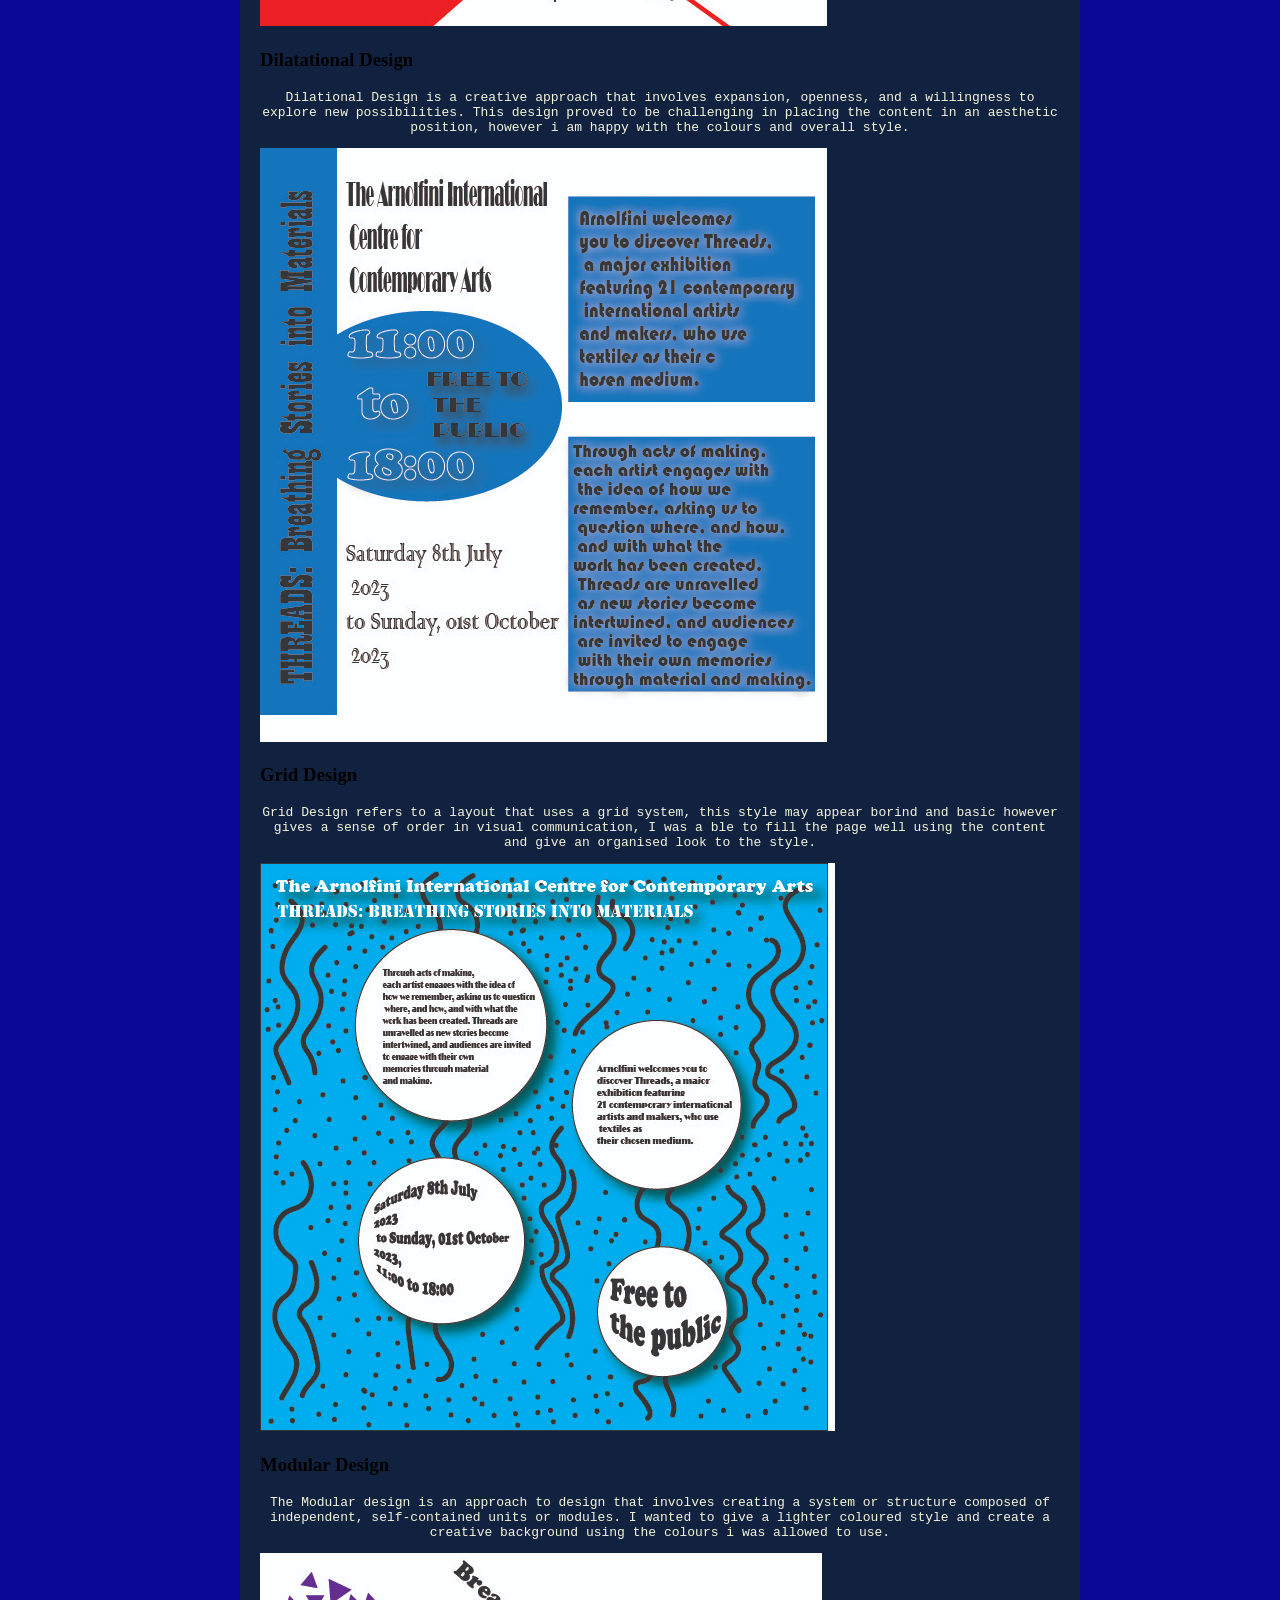
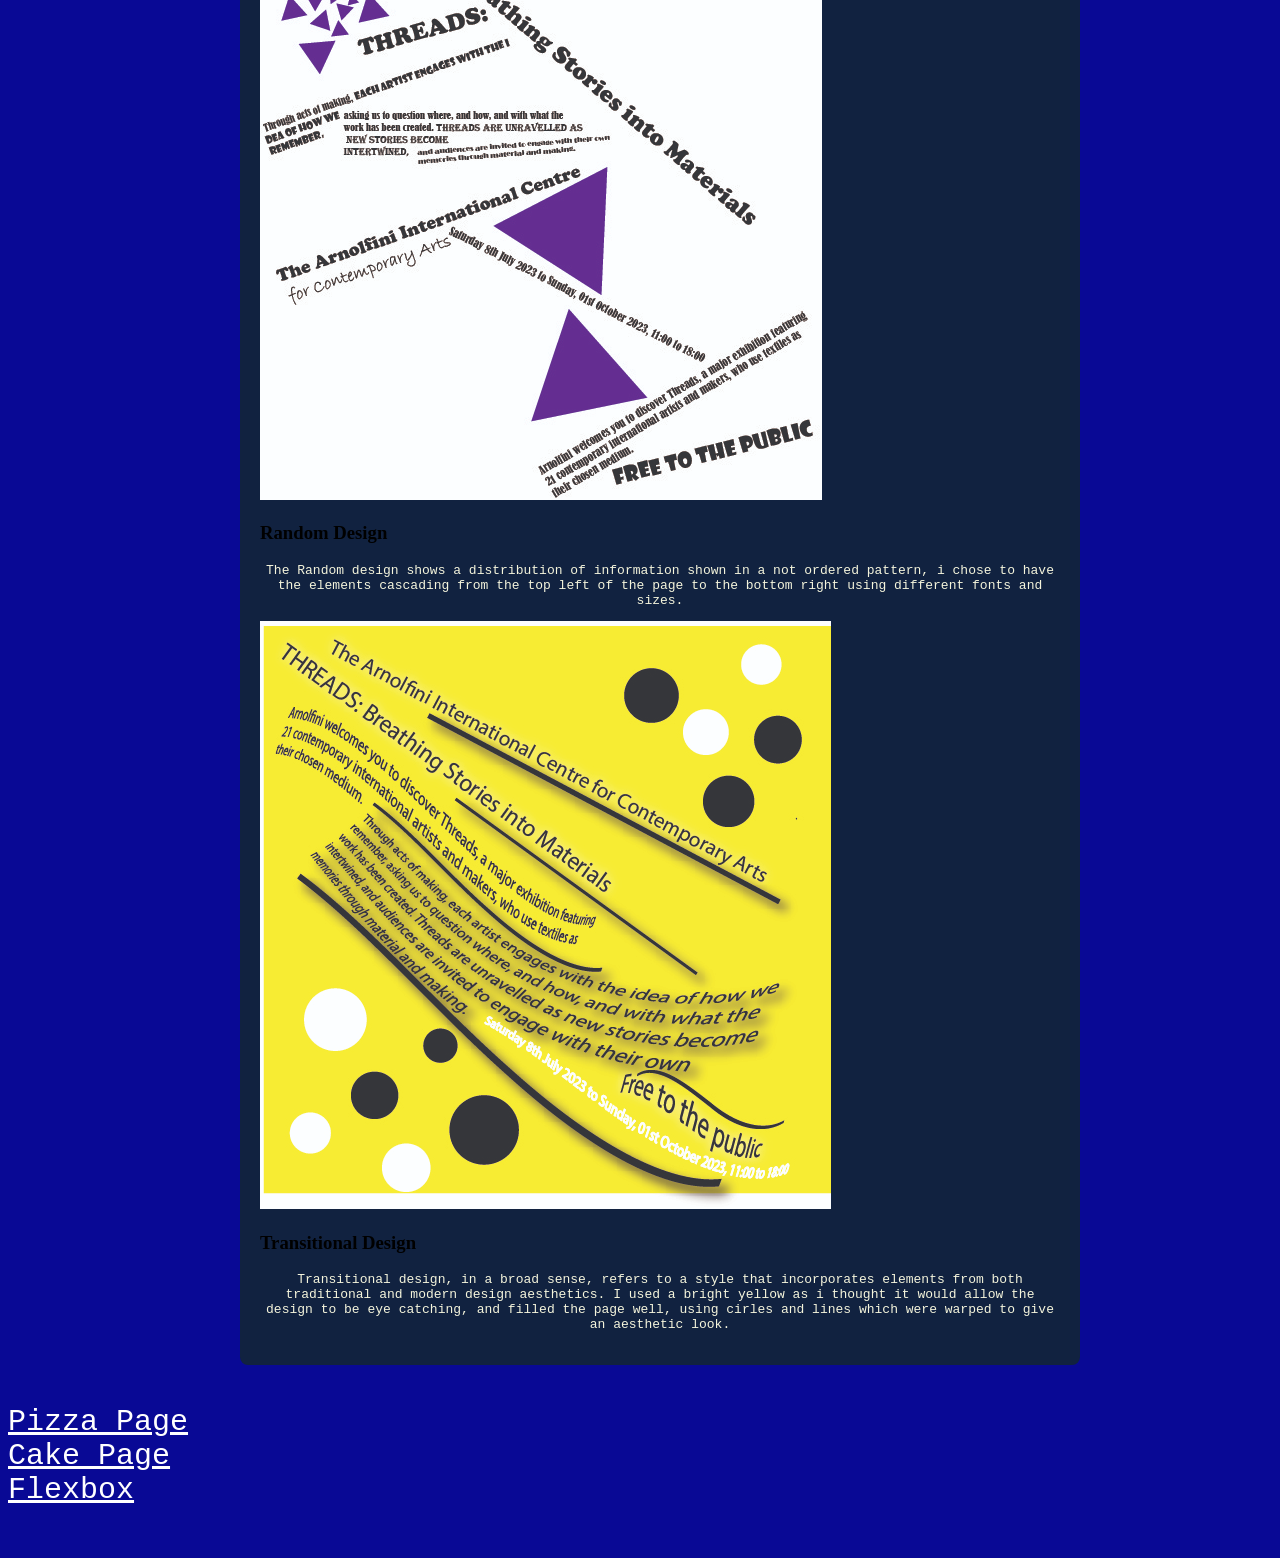
==== commit b2ee43f4: "Update index.html" ====
--- a/index.html
+++ b/index.html
@@ -45,33 +45,45 @@
     <div class="image-card">
         <img class="axial-design" src="images/BILATERAL DESIGN.jpg" alt="Bilateral Design">
         <h3>Bilateral Design</h3>
-        <p class="image-description">Description for Bilateral Design</p>
+        <p class="image-description">Bilateral design refers to a visual composition where elements 
+            are arranged in a symmetrical manner on either side of a central axis. I chose a simle design to represent this style gives off a 
+            professional and clean design.
+        </p>
     </div>
     
     <div class="image-card">
         <img class="axial-design" src="images/DILATATIONAL DESIGN.jpg" alt="Dilatational Design">
         <h3>Dilatational Design</h3>
-        <p class="image-description">Description for Dilatational Design</p>
+        <p class="image-description">Dilational Design is a creative approach that involves expansion, openness, and a 
+            willingness to explore new possibilities. This design proved to be challenging in placing the content in an aesthetic position, however i am happy with the colours and overall style.</p>
     </div>
     <div class="image-card">
         <img class="axial-design" src="images/GRID DESIGN.jpg" alt="Grid Design">
         <h3>Grid Design</h3>
-        <p class="image-description">Description for Grid Design</p>
+        <p class="image-description">Grid Design refers to a layout that uses a grid system, this style may appear borind and basic however gives a sense of order in visual communication,
+            I was a ble to fill the page well using the content and give an organised look to the style.
+        </p>
     </div>
     <div class="image-card">
         <img class="axial-design" src="images/MODULAR DESIGN.jpg" alt="Modular Design">
         <h3>Modular Design</h3>
-        <p class="image-description">Description for Modular Design</p>
+        <p class="image-description">The Modular design  is an approach to design that involves creating a system or structure composed of independent, self-contained units or modules.
+         I wanted to give a lighter coloured style and create a creative background using the colours i was allowed to use.
+
+        </p>
     </div>
     <div class="image-card">
         <img class="axial-design" src="images/RANDOM DESIGN.jpg" alt="Random Design">
         <h3>Random Design</h3>
-        <p class="image-description">Description for Random Design</p>
+        <p class="image-description">The Random design shows a distribution of information shown in a not ordered pattern, i chose to have the elements cascading from the top left of the page to the bottom right using different fonts and sizes.
+
+        </p>
     </div>
     <div class="image-card">
         <img class="axial-design" src="images/TRANSITIONAL DESIGN.jpg" alt="Transitional Design">
         <h3>Transitional Design</h3>
-        <p class="image-description">Description for Transitional Design</p>
+        <p class="image-description">Transitional design, in a broad sense, refers to a style that incorporates elements from both traditional and modern design aesthetics. I used a bright yellow as i thought it would allow the design to be eye catching, and filled the page well, using cirles and lines which were warped to give an aesthetic look.
+             </p>
     </div>
 
 
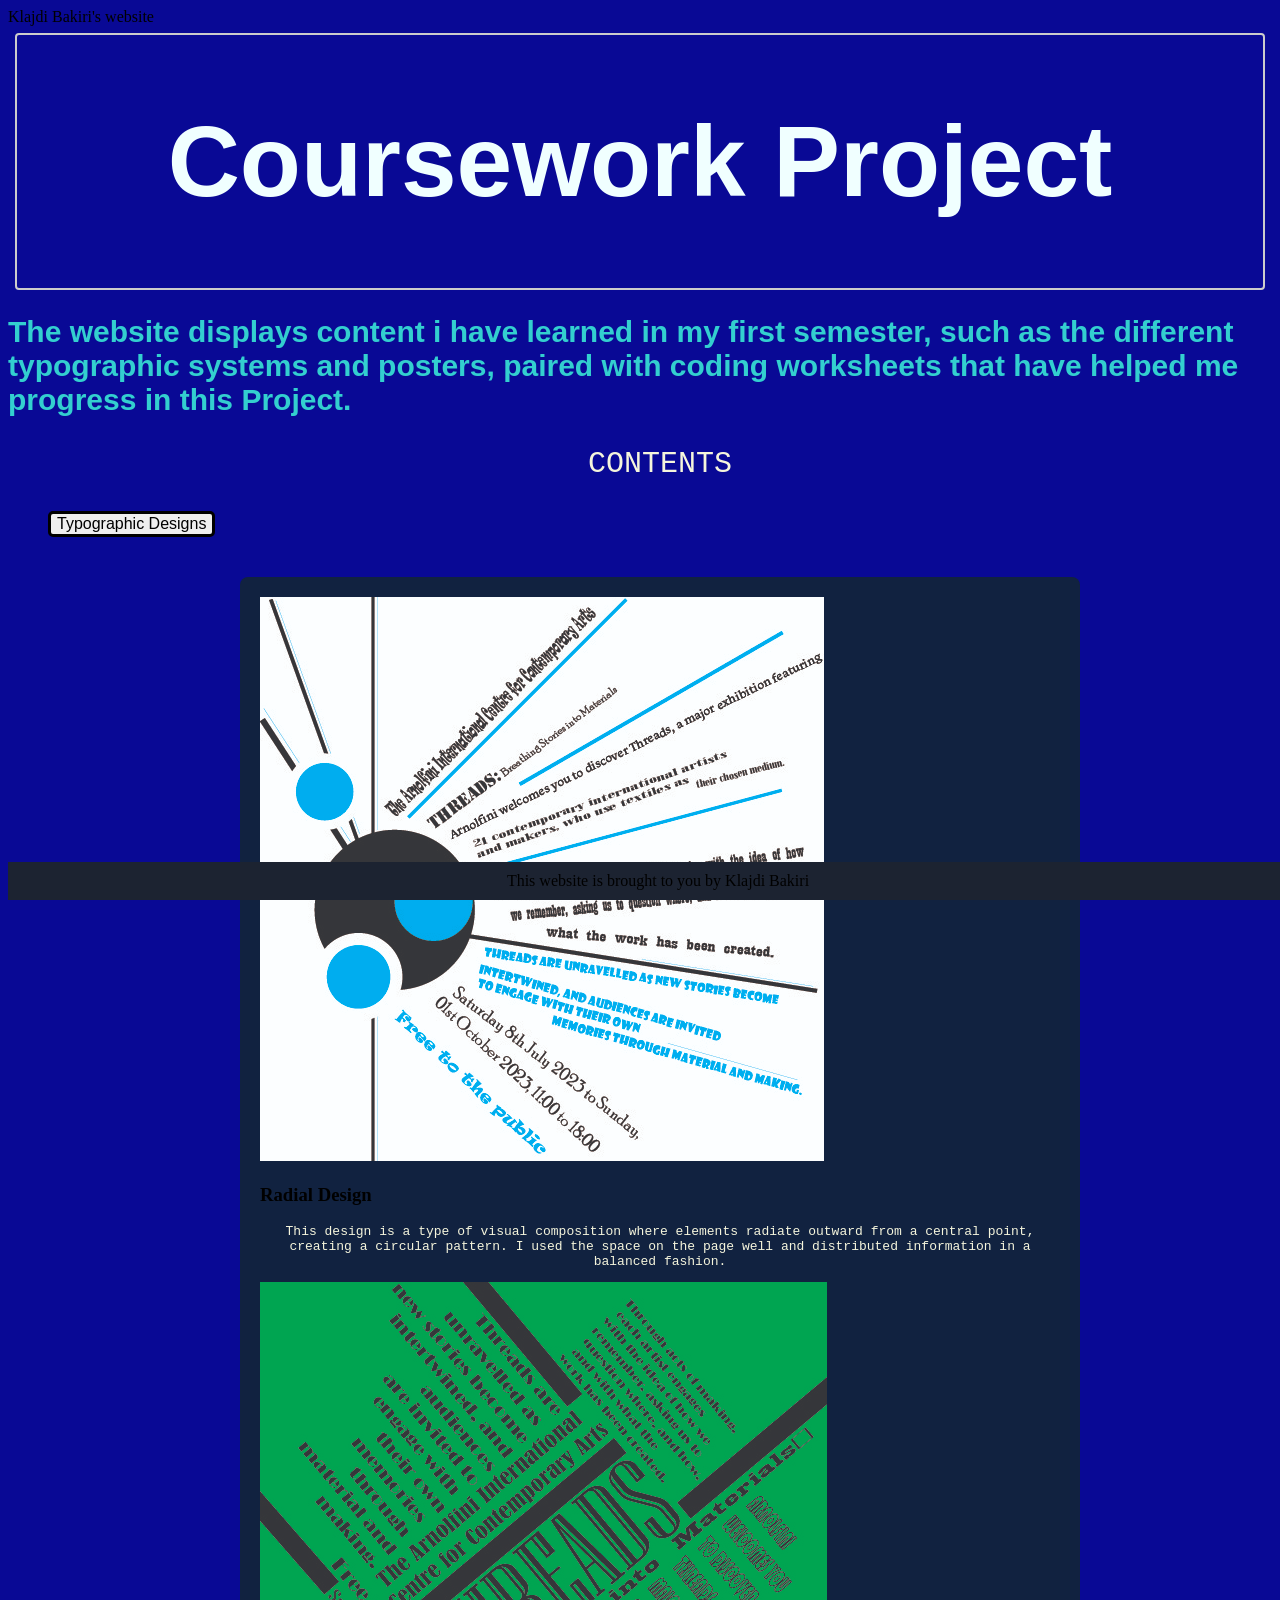
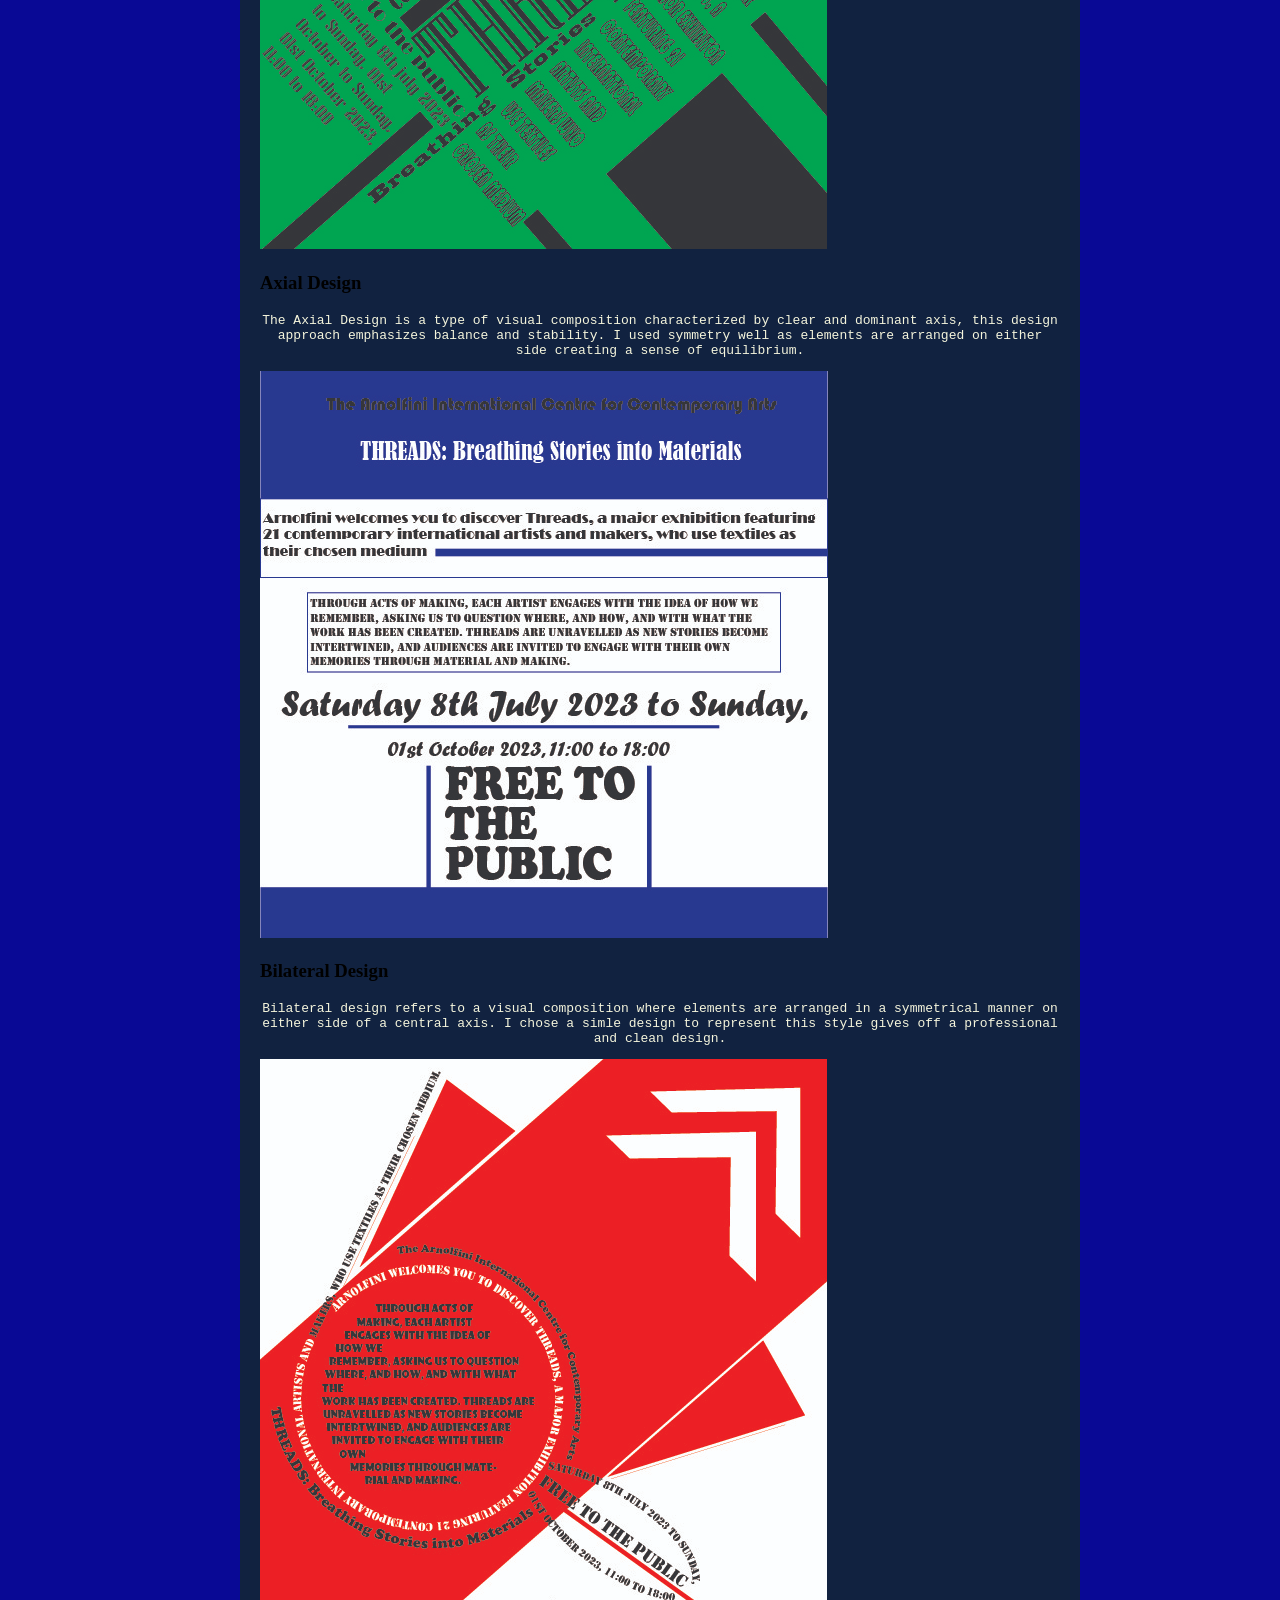
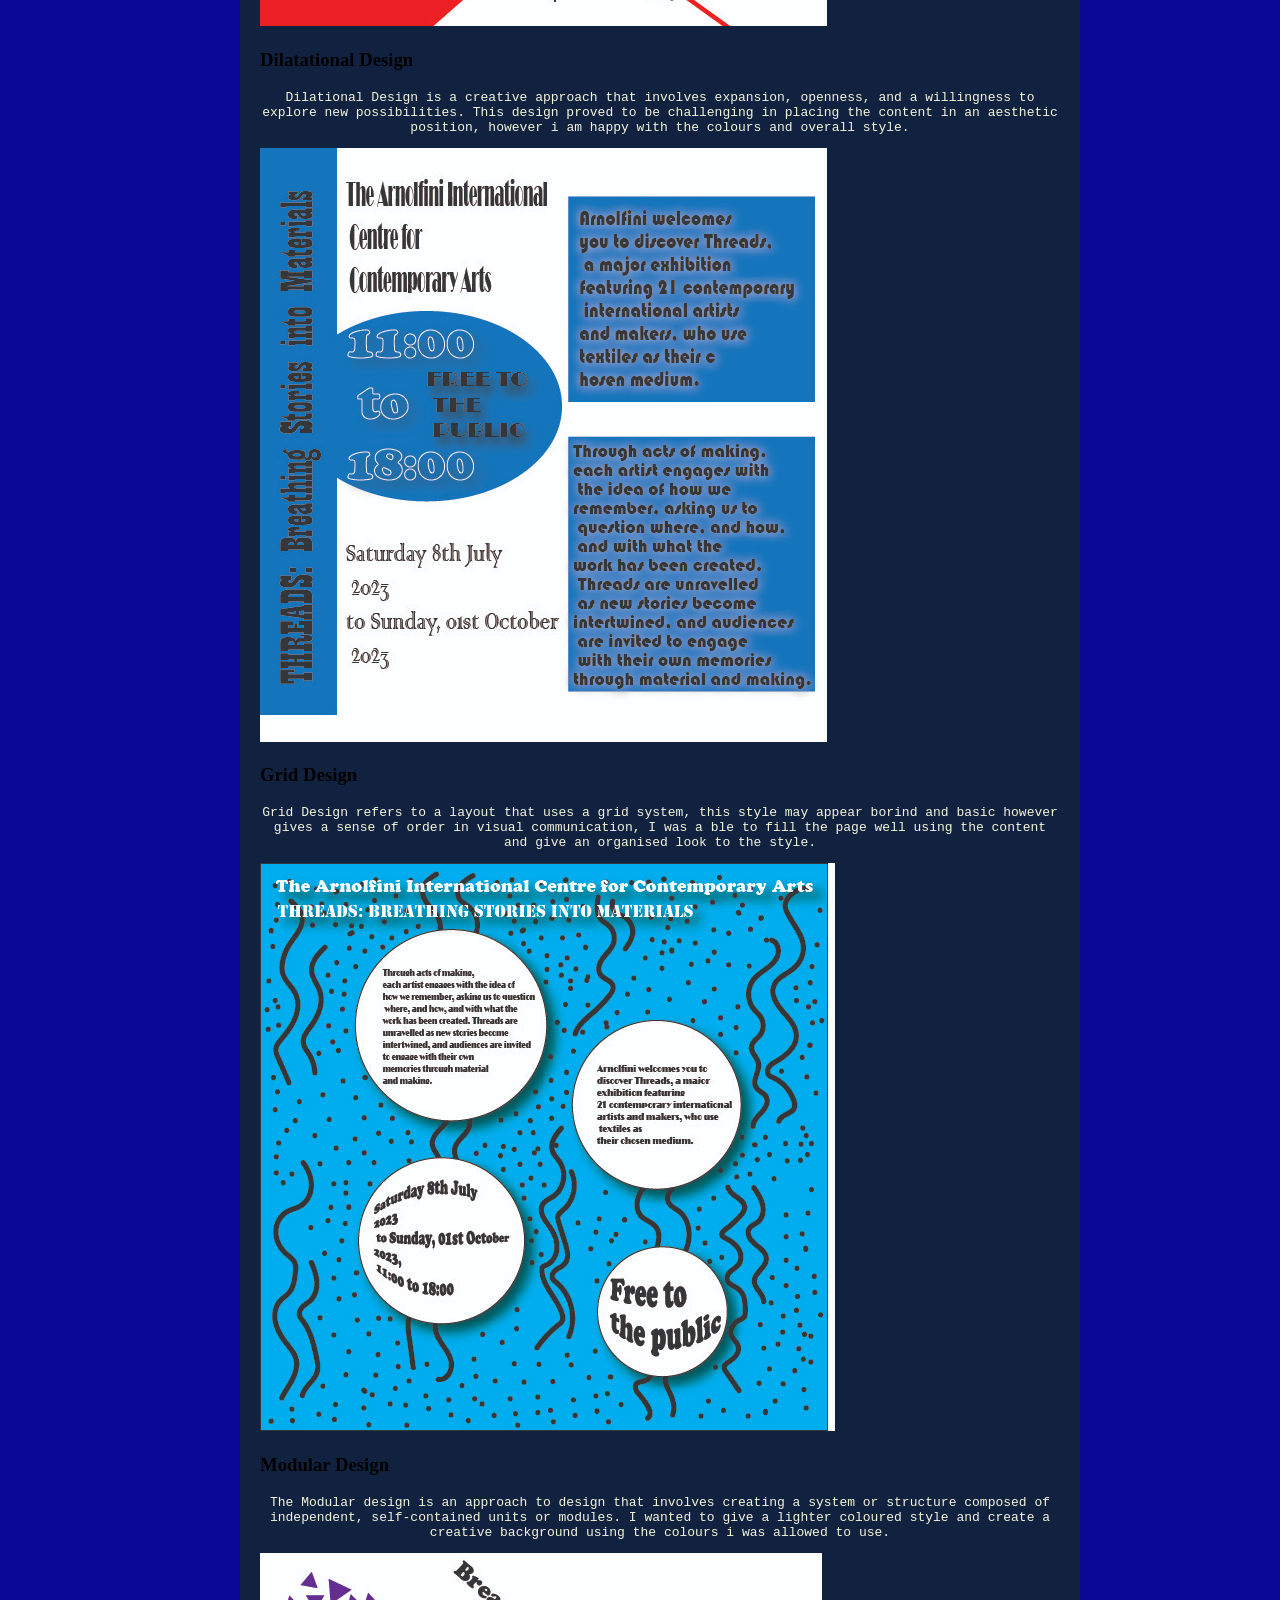
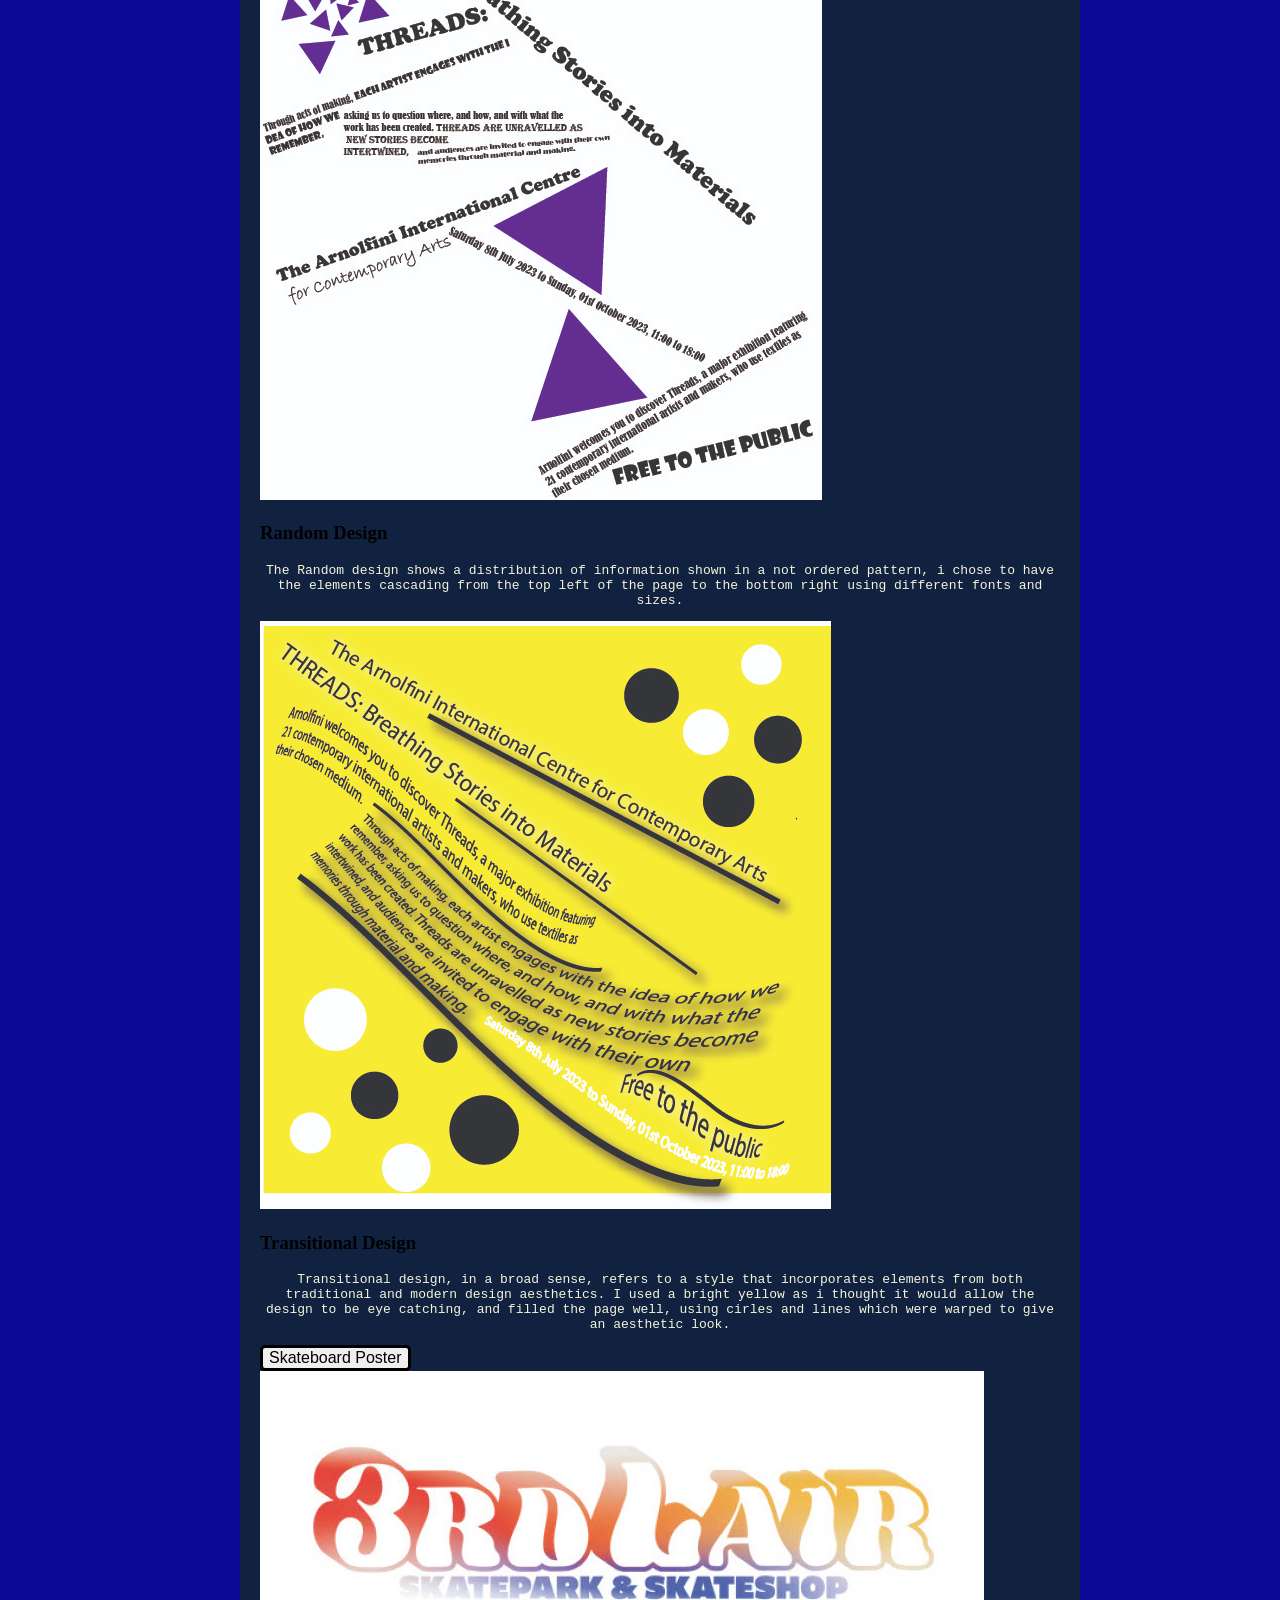
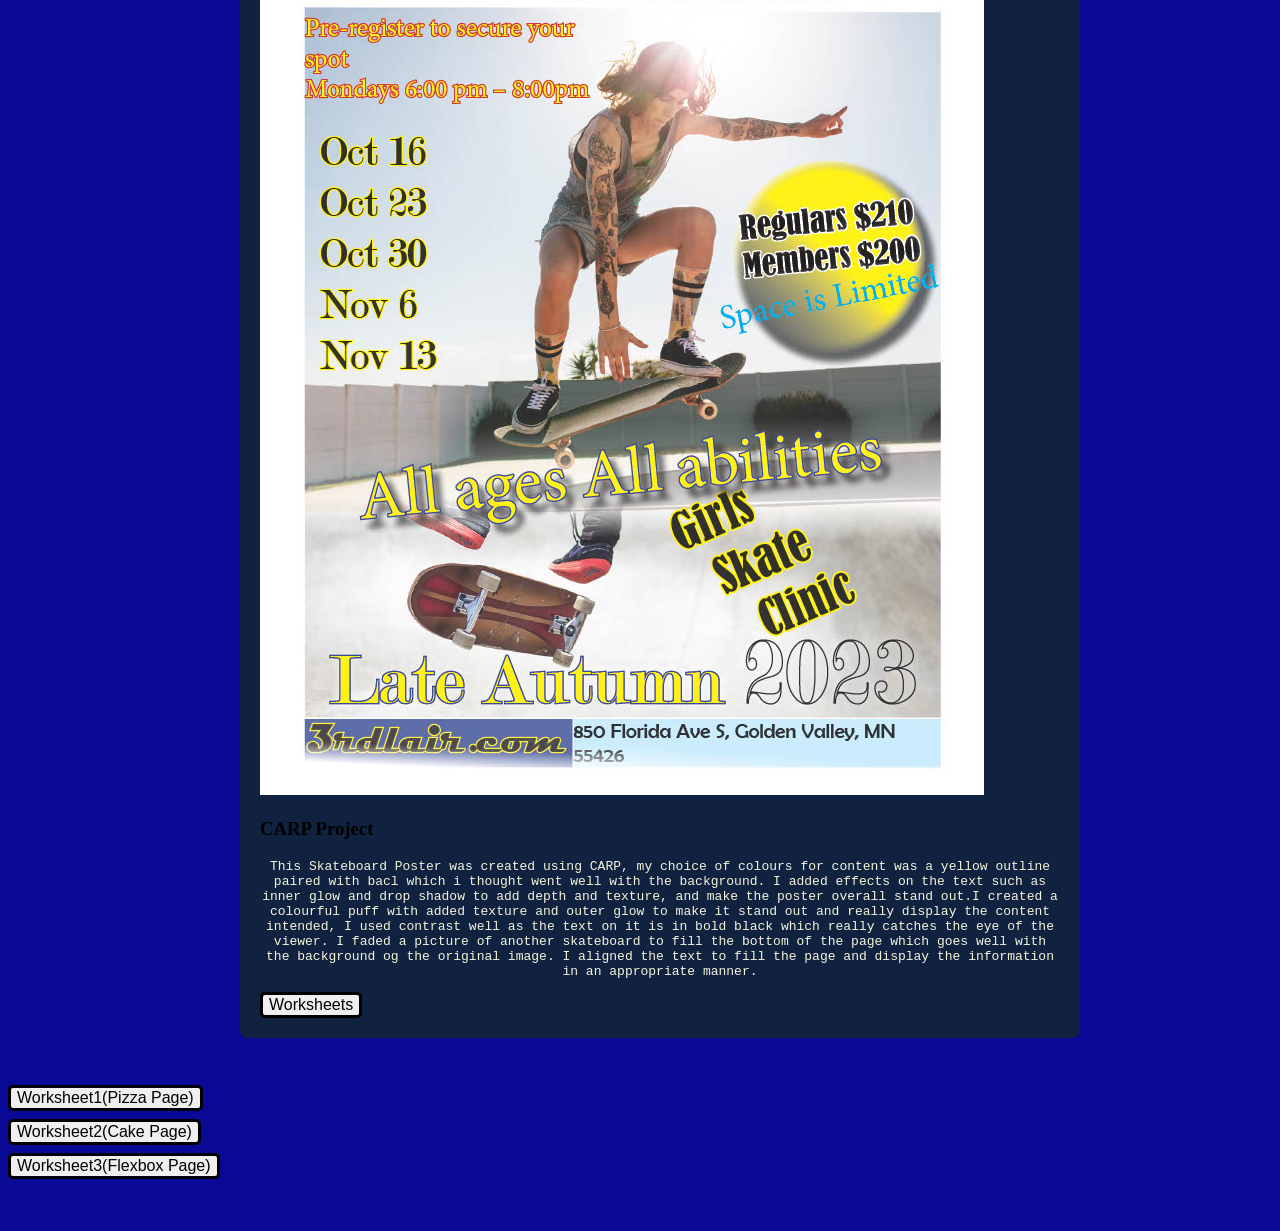
==== commit a22b07c0: "Update index.html" ====
--- a/index.html
+++ b/index.html
@@ -19,9 +19,9 @@
     <div class = "contents">
         <p>CONTENTS</p>
         </div>
-<button>1.Typographic Designs</button>
-<button>2.Skateboard Poster </button>
-<button>1.Worksheets</button>
+<button>Typographic Designs</button>
+
+
 
 <div class="container">
     <div class="image-card">
@@ -43,7 +43,7 @@
         </p>
     </div>
     <div class="image-card">
-        <img class="axial-design" src="images/BILATERAL DESIGN.jpg" alt="Bilateral Design">
+        <img class="bilateral-design" src="images/BILATERAL DESIGN.jpg" alt="Bilateral Design">
         <h3>Bilateral Design</h3>
         <p class="image-description">Bilateral design refers to a visual composition where elements 
             are arranged in a symmetrical manner on either side of a central axis. I chose a simle design to represent this style gives off a 
@@ -52,20 +52,20 @@
     </div>
     
     <div class="image-card">
-        <img class="axial-design" src="images/DILATATIONAL DESIGN.jpg" alt="Dilatational Design">
+        <img class="dilational-design" src="images/DILATATIONAL DESIGN.jpg" alt="Dilatational Design">
         <h3>Dilatational Design</h3>
         <p class="image-description">Dilational Design is a creative approach that involves expansion, openness, and a 
             willingness to explore new possibilities. This design proved to be challenging in placing the content in an aesthetic position, however i am happy with the colours and overall style.</p>
     </div>
     <div class="image-card">
-        <img class="axial-design" src="images/GRID DESIGN.jpg" alt="Grid Design">
+        <img class="grid-design" src="images/GRID DESIGN.jpg" alt="Grid Design">
         <h3>Grid Design</h3>
         <p class="image-description">Grid Design refers to a layout that uses a grid system, this style may appear borind and basic however gives a sense of order in visual communication,
             I was a ble to fill the page well using the content and give an organised look to the style.
         </p>
     </div>
     <div class="image-card">
-        <img class="axial-design" src="images/MODULAR DESIGN.jpg" alt="Modular Design">
+        <img class="modular-design" src="images/MODULAR DESIGN.jpg" alt="Modular Design">
         <h3>Modular Design</h3>
         <p class="image-description">The Modular design  is an approach to design that involves creating a system or structure composed of independent, self-contained units or modules.
          I wanted to give a lighter coloured style and create a creative background using the colours i was allowed to use.
@@ -73,29 +73,39 @@
         </p>
     </div>
     <div class="image-card">
-        <img class="axial-design" src="images/RANDOM DESIGN.jpg" alt="Random Design">
+        <img class="random-design" src="images/RANDOM DESIGN.jpg" alt="Random Design">
         <h3>Random Design</h3>
         <p class="image-description">The Random design shows a distribution of information shown in a not ordered pattern, i chose to have the elements cascading from the top left of the page to the bottom right using different fonts and sizes.
 
         </p>
     </div>
     <div class="image-card">
-        <img class="axial-design" src="images/TRANSITIONAL DESIGN.jpg" alt="Transitional Design">
+        <img class="transitional-design" src="images/TRANSITIONAL DESIGN.jpg" alt="Transitional Design">
         <h3>Transitional Design</h3>
         <p class="image-description">Transitional design, in a broad sense, refers to a style that incorporates elements from both traditional and modern design aesthetics. I used a bright yellow as i thought it would allow the design to be eye catching, and filled the page well, using cirles and lines which were warped to give an aesthetic look.
              </p>
     </div>
+<button>Skateboard Poster </button>
+<div class="image-card">
+    <img class="skateboard" src="images/Skateboard.jpg" alt="Skateboard">
+    <h3>CARP Project</h3>
+    <p class="image-description"> This Skateboard Poster was created using CARP, my choice of colours for content was a yellow outline paired with bacl which i thought went well
+        with the background. I added effects on the text such as inner glow and drop shadow to add depth and texture, and make the poster overall stand out.I created a colourful puff with added texture and outer glow to make it stand out and really display the content intended, I used contrast well as the text on it is in bold black which really catches the eye of the viewer.
+        I faded a picture of another skateboard to fill the bottom of the page which goes well with the background og the original image. I aligned the text to fill the page and display the information in an appropriate manner.
 
+         </p>
+</div>
+<button>Worksheets</button>
 
     
 </ul>
 
-    <a href="https://klajdi24.github.io/worksheet_3/"> Pizza Page</a>
+    <a href="https://klajdi24.github.io/worksheet_3/"> <button>Worksheet1(Pizza Page)</button></a>
     <div class= "container-cakepage">
-<a href="https://klajdi24.github.io/worksheet_3/cake.html">Cake Page</a>
+<a href="https://klajdi24.github.io/worksheet_3/cake.html"> <button>Worksheet2(Cake Page)</button></a>
     </div>
     <div class="flexbox">
-    <a href="https://klajdi24.github.io/flexbox_rundown/">Flexbox</a>
+    <a href="https://klajdi24.github.io/flexbox_rundown/"><button>Worksheet3(Flexbox Page)</button></a>
    
     </div>
 
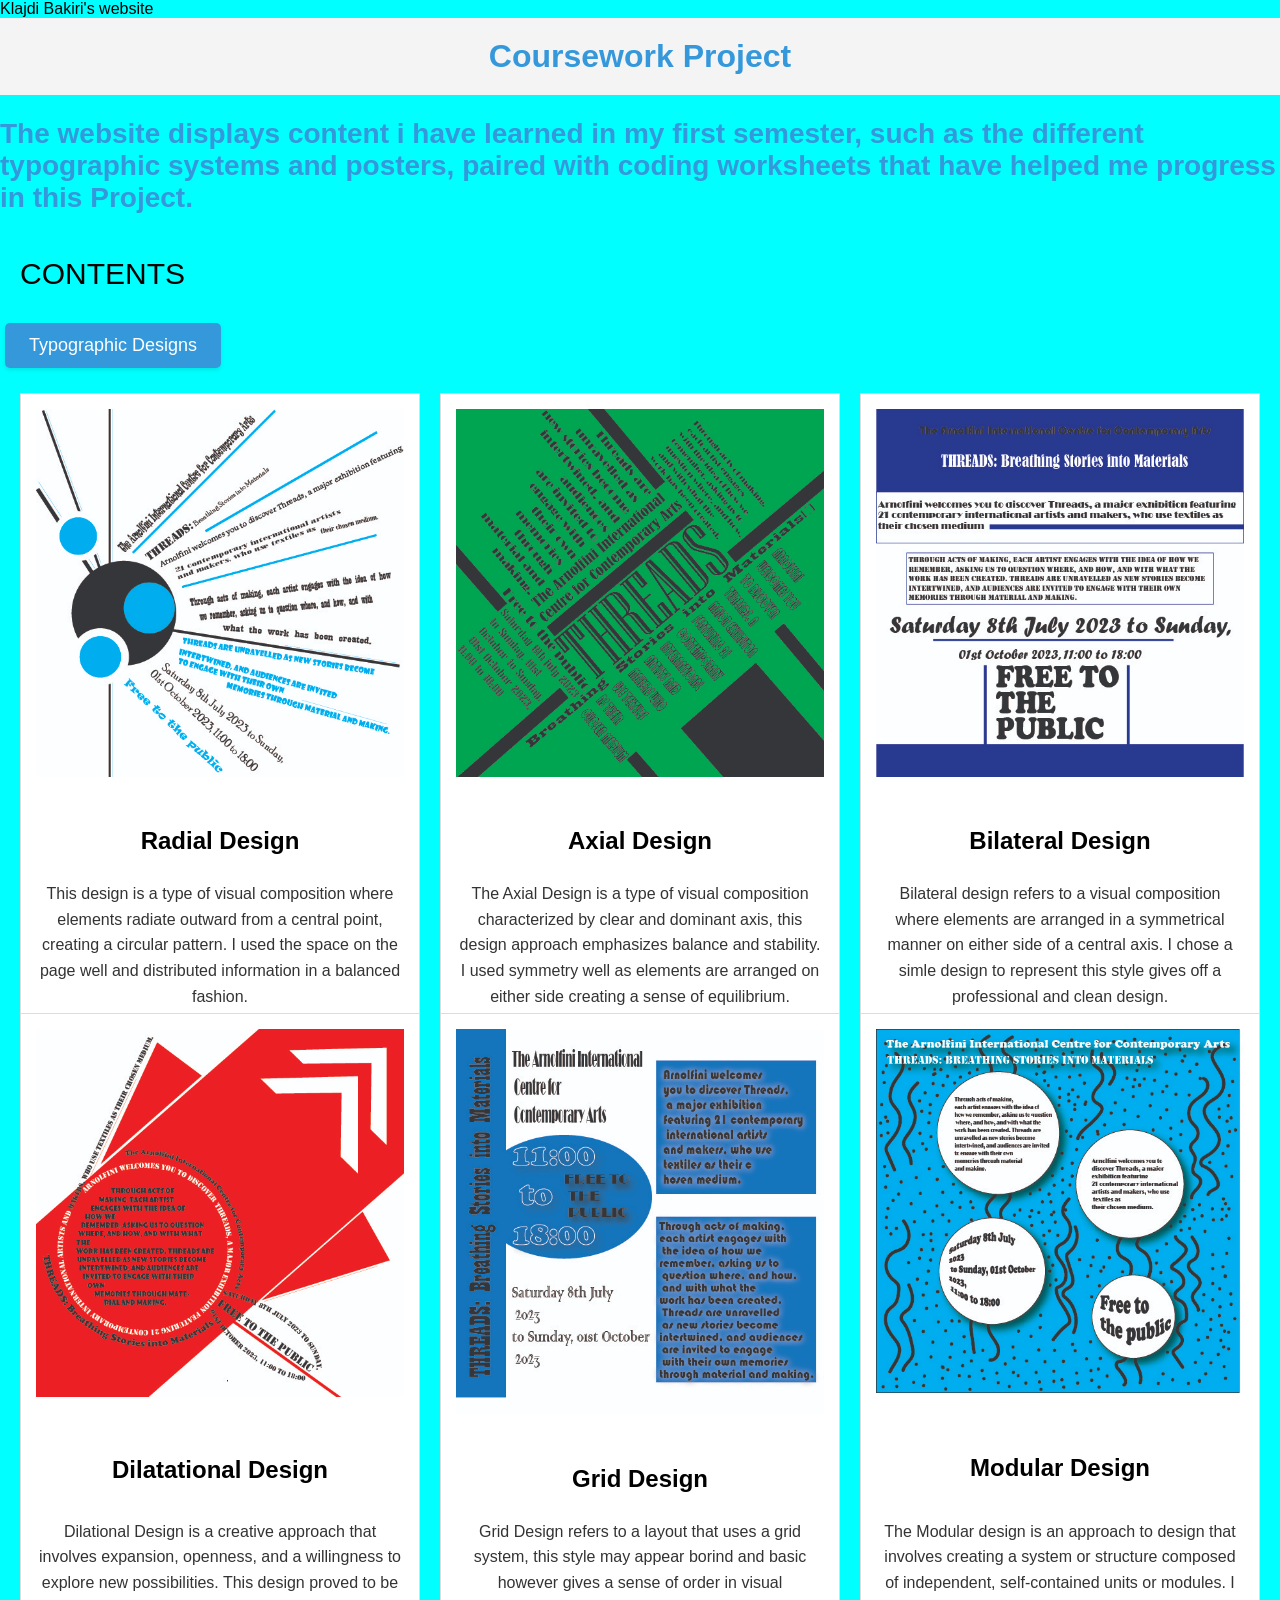
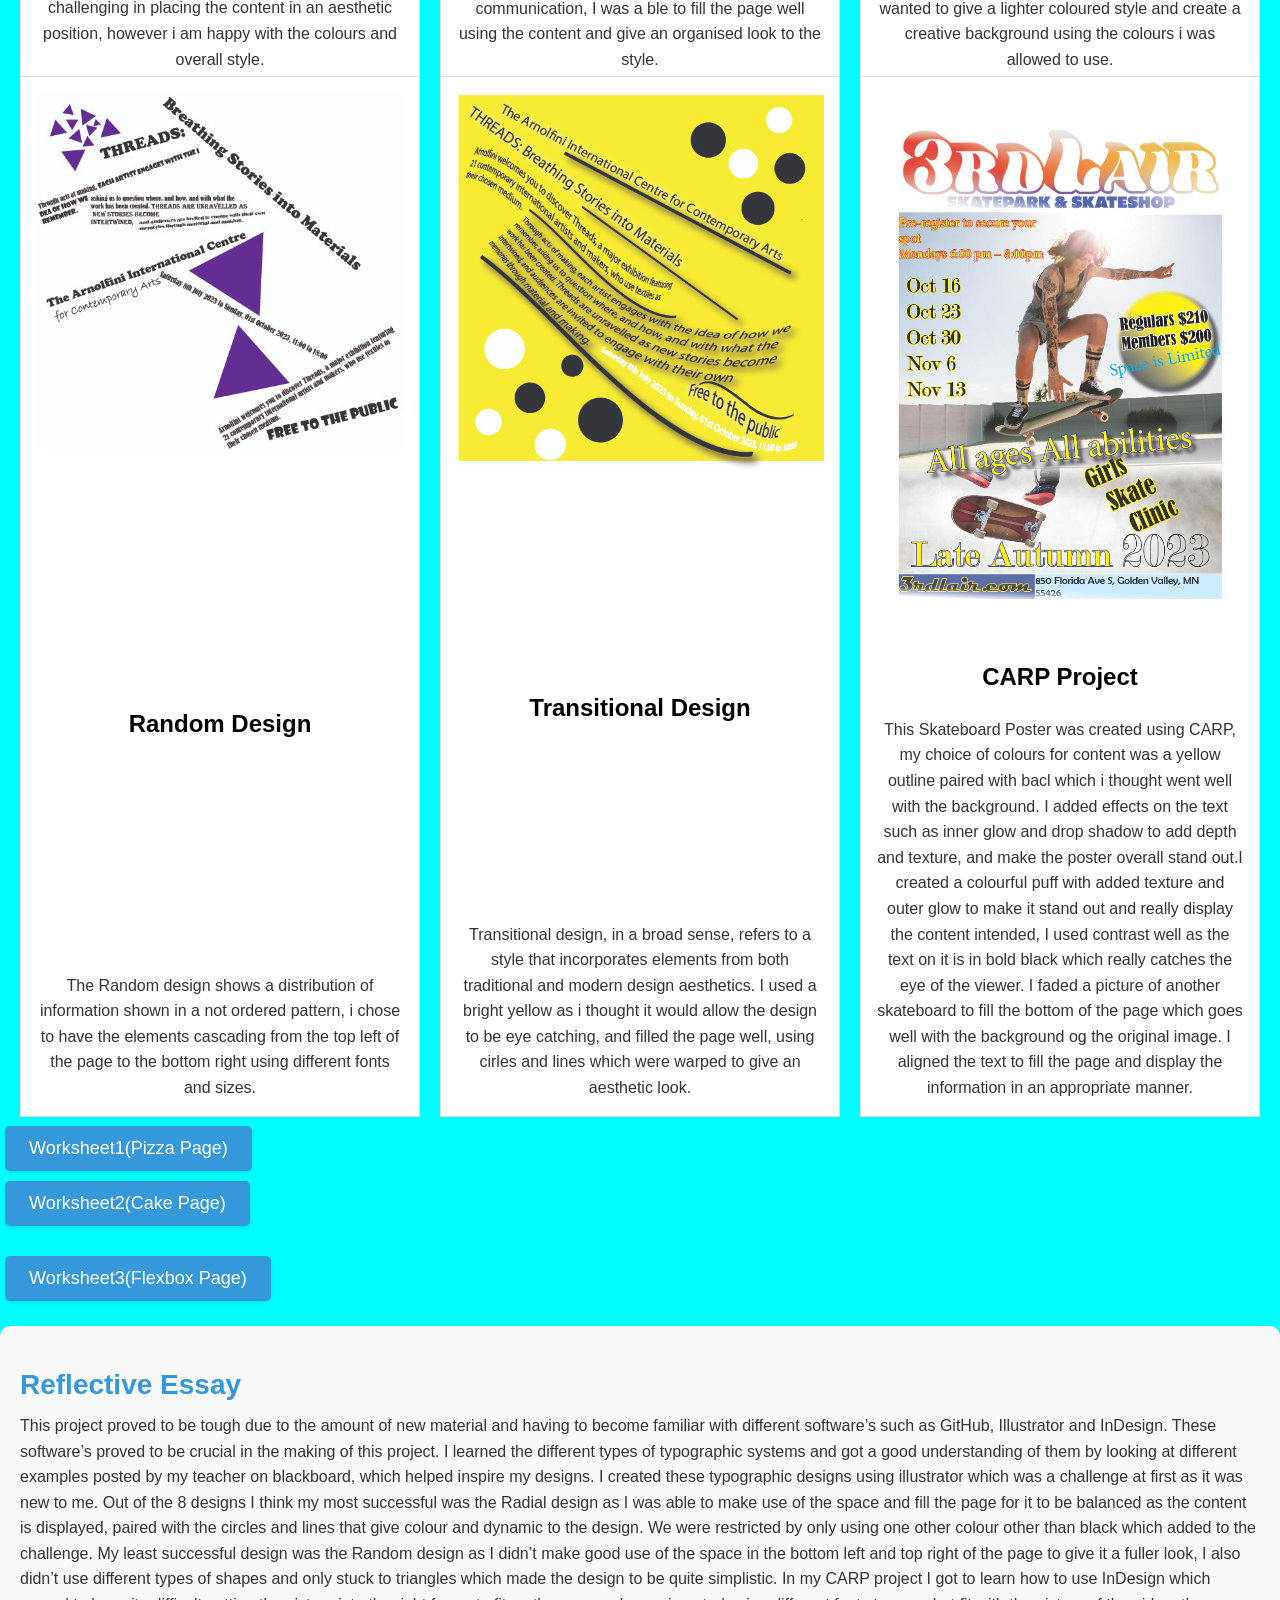
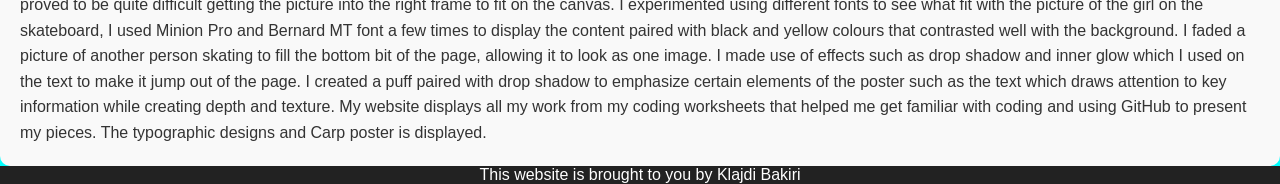
==== commit 92108a92: "update" ====
--- a/index.html
+++ b/index.html
@@ -85,7 +85,7 @@
         <p class="image-description">Transitional design, in a broad sense, refers to a style that incorporates elements from both traditional and modern design aesthetics. I used a bright yellow as i thought it would allow the design to be eye catching, and filled the page well, using cirles and lines which were warped to give an aesthetic look.
              </p>
     </div>
-<button>Skateboard Poster </button>
+
 <div class="image-card">
     <img class="skateboard" src="images/Skateboard.jpg" alt="Skateboard">
     <h3>CARP Project</h3>
@@ -95,7 +95,8 @@
 
          </p>
 </div>
-<button>Worksheets</button>
+
+
 
     
 </ul>
@@ -108,7 +109,15 @@
     <a href="https://klajdi24.github.io/flexbox_rundown/"><button>Worksheet3(Flexbox Page)</button></a>
    
     </div>
-
+    <div class="reflective-section">
+        <h2>Reflective Essay</h2>
+        <p>
+            This project proved to be tough due to the amount of new material and having to become familiar with different software’s such as GitHub, Illustrator and InDesign. These software’s proved to be crucial in the making of this project.
+I learned the different types of typographic systems and got a good understanding of them by looking at different examples posted by my teacher on blackboard, which helped inspire my designs. I created these typographic designs using illustrator which was a challenge at first as it was new to me. Out of the 8 designs I think my most successful was the Radial design as I was able to make use of the space and fill the page for it to be balanced as the content is displayed, paired with the circles and lines that give colour and dynamic to the design. We were restricted by only using one other colour other than black which added to the challenge. My least successful design was the Random design as I didn’t make good use of the space in the bottom left and top right of the page to give it a fuller look, I also didn’t use different types of shapes and only stuck to triangles which made the design to be quite simplistic.
+In my CARP project I got to learn how to use InDesign which proved to be quite difficult getting the picture into the right frame to fit on the canvas. I experimented using different fonts to see what fit with the picture of the girl on the skateboard, I used Minion Pro and Bernard MT font a few times to display the content paired with black and yellow colours that contrasted well with the background. I faded a picture of another person skating to fill the bottom bit of the page, allowing it to look as one image. I made use of effects such as drop shadow and inner glow which I used on the text to make it jump out of the page. I created a puff paired with drop shadow to emphasize certain elements of the poster such as the text which draws attention to key information while creating depth and texture.
+My website displays all my work from my coding worksheets that helped me get familiar with coding and using GitHub to present my pieces. The typographic designs and Carp poster is displayed. 
+        </p>
+    </div>
 
 
 <footer>This website is brought to you by Klajdi Bakiri</footer>
--- a/styles.css
+++ b/styles.css
@@ -1,81 +1,163 @@
-.title{
-    font-family: monospace;
-    text-align: center;
-    color: beige;
+body {
+    font-family: Arial, sans-serif;
+    margin: 0;
+    padding: 0;
+    box-sizing: border-box;
+    background-color: aqua;
 }
 
-body{
-    background-color: rgb(9, 9, 149);
+.text-box {
+    text-align: center;
+    padding: 20px;
+    background-color: #f4f4f4;
 }
-p {
-    font-family: monospace;
-    text-align: center;
-    color: beige;
 
+h1, p {
+    margin: 0;
+    color: #3498db; 
+    font-family: 'Helvetica', sans-serif;
 }
-h1{
-    font-family: Impact, Haettenschweiler, 'Arial Narrow Bold', sans-serif;
-    text-align: center;
-    font-size: 100px;
-    color: azure;
+h2 {
+    color: #3498db; 
+    font-size: 28px; 
+    margin-bottom: 12px; 
+    
 }
-h2{
-    font-family: Impact, Haettenschweiler, 'Arial Narrow Bold', sans-serif;
-    font-size: 30px;
-    color: rgb(51, 207, 207);
-}
-a{
-    font-family: 'Courier New', Courier, monospace;
-    font-size: 30px;
-    color:white;
-}
-.p{
-    font-family: 'Trebuchet MS', 'Lucida Sans Unicode', 'Lucida Grande', 'Lucida Sans', Arial, sans-serif;
-font-size: 30px;
-text-align: left;
-
-}
-button{
-    border: solid;
-    border-radius: 5px;
-    font-family:'Trebuchet MS', 'Lucida Sans Unicode', 'Lucida Grande', 'Lucida Sans', Arial, sans-serif;
-    font-size: medium;
 
 
+ul {
+    list-style-type: none;
+    padding: 0;
 }
-button:hover{
-    background-color: rgb(250, 232, 33);
-    color:blue
+
+.contents {
+    background-color:aqua;
+    padding: 20px;
+    border-radius: 10px;
 }
-footer{
-    background-color: #1c2331; /* Dark blue footer background color */
-    padding: 10px;
-    text-align: center;
-    position: fixed;
-    bottom: 0;
-    width: 100%;
-  }
 
 
-.text-box {
-    border: 2px solid #ccc; 
-    padding: 2px; 
-    border-radius: 4px; 
-    margin: 7px; 
+.contents p {
+    color: #060202; 
+    font-size: 30px;
+    line-height: 1.6;
 }
-.contents{
-    font-family:'Times New Roman', Times, serif;
-    font-size: 30px;
-    text-align: left;
 
+button {
+    margin: 5px;
+    padding: 12px 24px; 
+    font-size: 18px; 
+    background-color: #3498db; 
+    color: #fff; 
+    border: none;
+    border-radius: 5px; 
+    cursor: pointer;
+    transition: background-color 0.3s ease; 
+
+    
+    box-shadow: 0 2px 4px rgba(0, 0, 0, 0.1);
 }
+
+
+button:hover {
+    background-color: #2980b9; 
+}
+
 .container {
-    max-width: 800px;
-    margin: 40px auto;
-    padding: 20px;
-    background-color: #112240; /* Dark blue content background color */
-    border-radius: 8px;
-  }
-  .flexbox{
-    margin-bottom: 50px ;
-  }+    display: grid;
+    grid-template-columns: repeat(auto-fit, minmax(200px, 1fr));
+    gap: 20px;
+    justify-content: center;
+}
+
+.container img {
+    max-width: 100%;
+    height: auto;
+    margin-bottom: 10px;
+}
+
+.image-description {
+    text-align: center;
+}
+
+a {
+    text-decoration: none;
+    color: #007BFF;
+}
+
+.flexbox {
+    display: flex;
+    justify-content: flex-start; 
+    margin-top: 20px;
+}
+
+footer {
+    
+        text-align: center;
+        padding: 20px;
+        background-color: #222; 
+        color: white;
+        font-family: Arial, sans-serif;
+        margin: 0;
+        padding: 0;
+        box-sizing: border-box;
+    }
+
+    .container {
+        display: grid;
+        grid-template-columns: repeat(auto-fill, minmax(300px, 1fr)); /* Adjust the minimum and maximum width */
+        gap: 20px;
+        justify-content: center;
+        padding: 20px;
+    }
+    
+    .image-card {
+        background-color: white;
+        border: 1px solid #ddd;
+        padding: 15px;
+        text-align: center;
+        height: 100%; /* Fill the height of the container */
+        display: flex;
+        flex-direction: column;
+        justify-content: space-between; /* Space evenly within the image card */
+    }
+    
+    .image-card img {
+        max-width: 100%;
+        height: auto;
+        margin-bottom: 10px;
+    }
+    
+    .image-card h3 {
+        font-size: 24px; /* Increase the font size of the heading */
+        margin-bottom: 10px;
+    }
+    
+    .image-card p {
+        font-size: 16px;
+        line-height: 1.6;
+        color: #333;
+    }
+
+        .image-description {
+            font-size: 14px;
+            color: #666;
+        }
+        .reflective-section {
+            background-color: #f9f9f9; /* Light Gray Background Color */
+            padding: 20px;
+            border-radius: 10px;
+            margin-top: 20px;
+        }
+        
+        .reflective-section h2 {
+            color: #3498db; /* Blue Header Text Color */
+        }
+        
+        .reflective-section p {
+            color: #333; /* Dark Gray Text Color */
+            font-size: 16px;
+            line-height: 1.6;
+        }
+        
+        
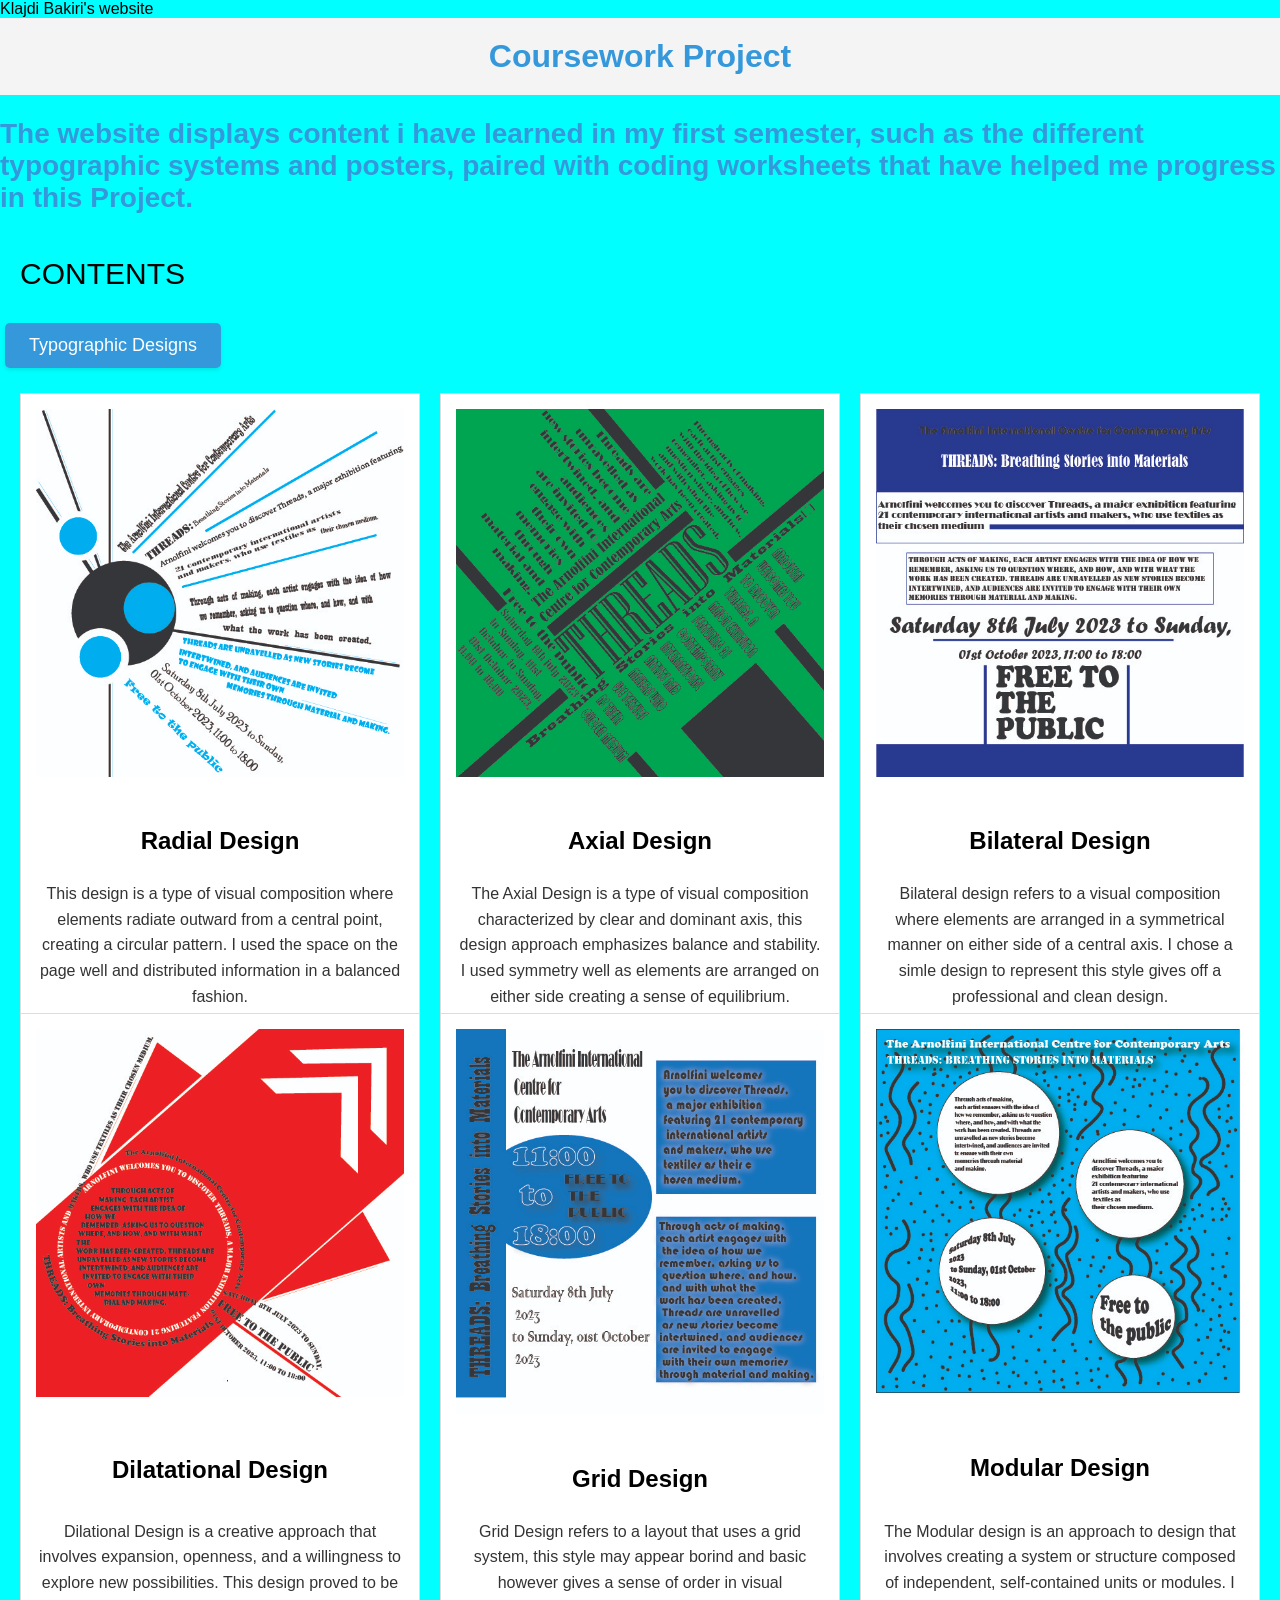
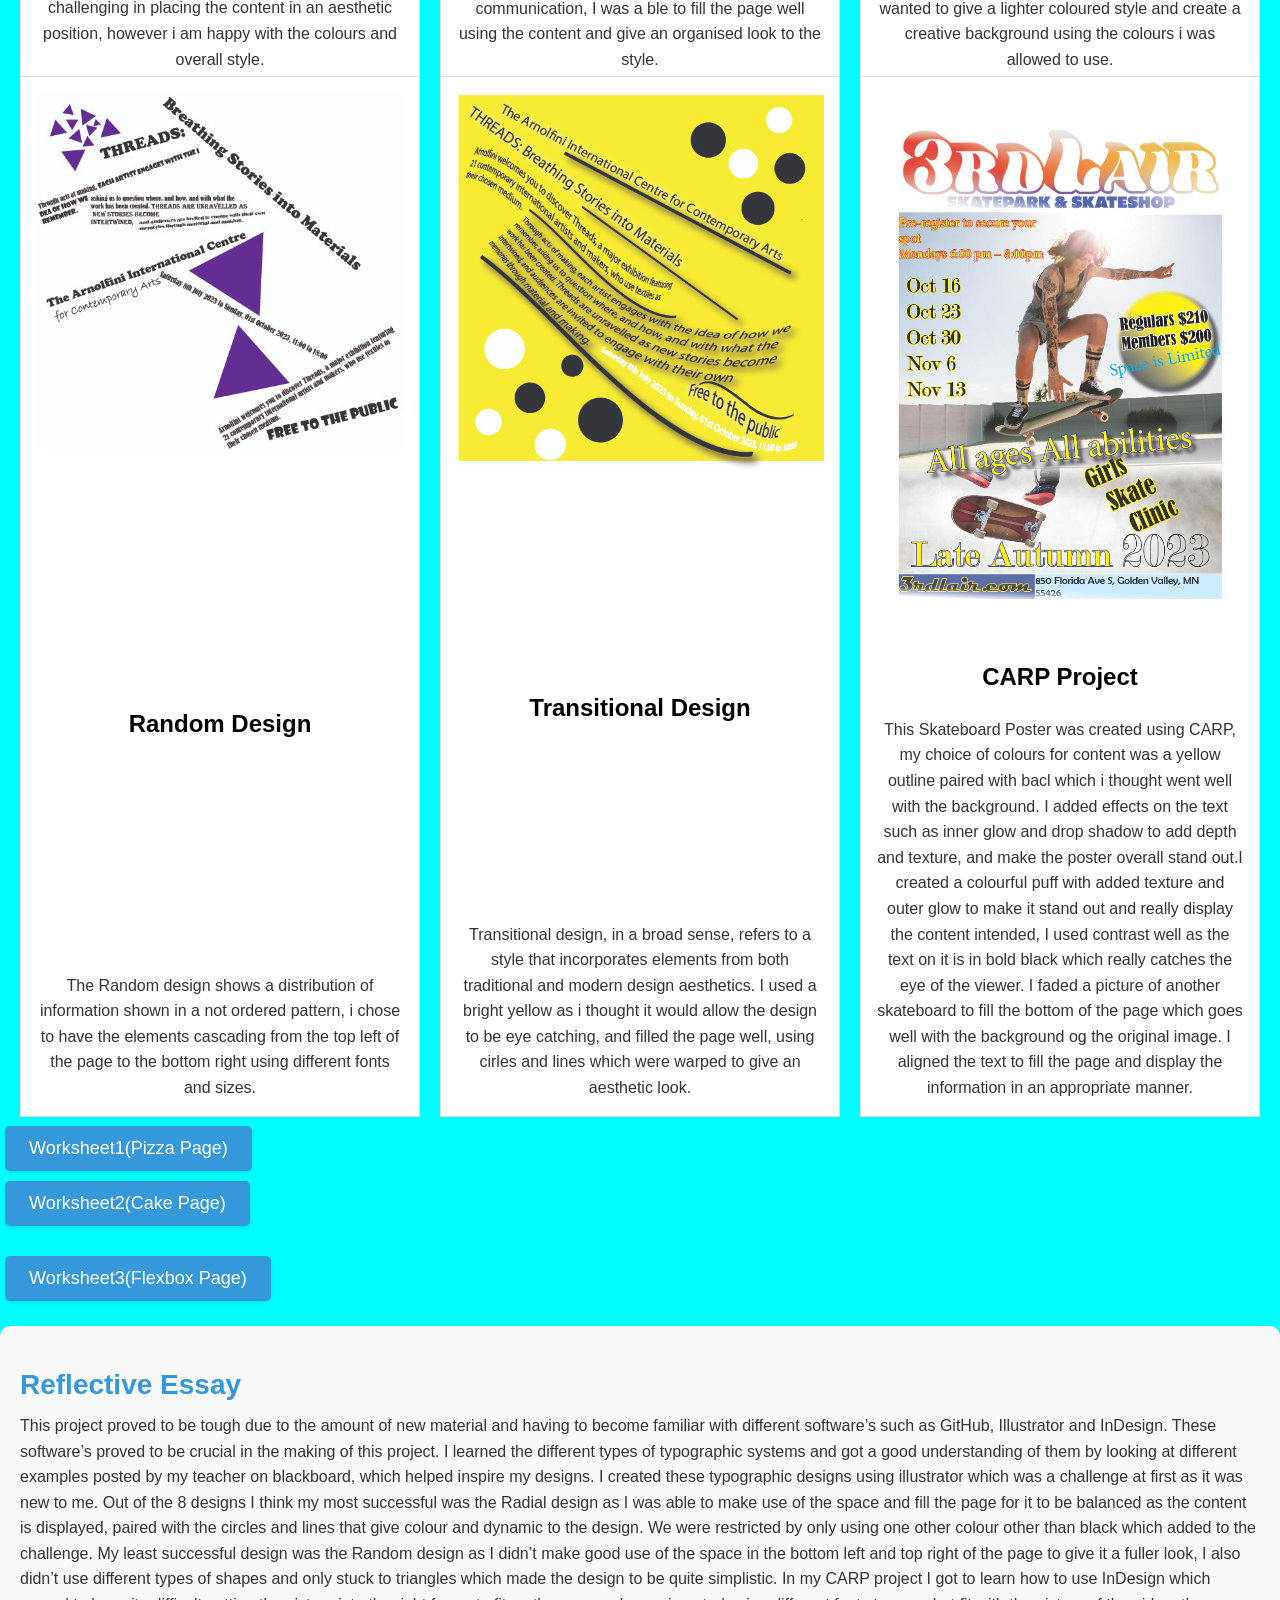
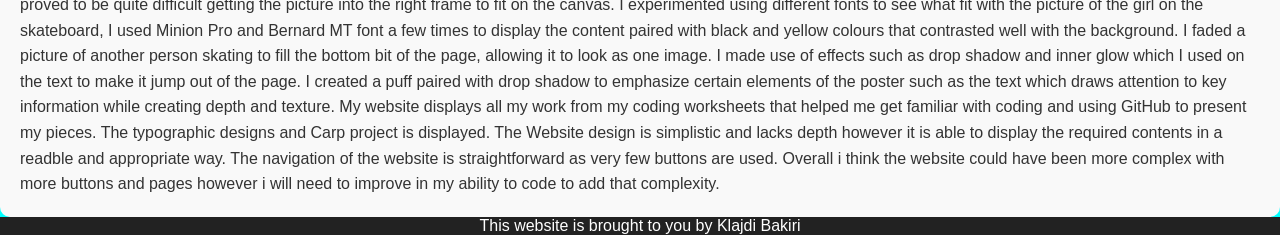
==== commit 837b8b6e: "Update index.html" ====
--- a/index.html
+++ b/index.html
@@ -115,7 +115,7 @@
             This project proved to be tough due to the amount of new material and having to become familiar with different software’s such as GitHub, Illustrator and InDesign. These software’s proved to be crucial in the making of this project.
 I learned the different types of typographic systems and got a good understanding of them by looking at different examples posted by my teacher on blackboard, which helped inspire my designs. I created these typographic designs using illustrator which was a challenge at first as it was new to me. Out of the 8 designs I think my most successful was the Radial design as I was able to make use of the space and fill the page for it to be balanced as the content is displayed, paired with the circles and lines that give colour and dynamic to the design. We were restricted by only using one other colour other than black which added to the challenge. My least successful design was the Random design as I didn’t make good use of the space in the bottom left and top right of the page to give it a fuller look, I also didn’t use different types of shapes and only stuck to triangles which made the design to be quite simplistic.
 In my CARP project I got to learn how to use InDesign which proved to be quite difficult getting the picture into the right frame to fit on the canvas. I experimented using different fonts to see what fit with the picture of the girl on the skateboard, I used Minion Pro and Bernard MT font a few times to display the content paired with black and yellow colours that contrasted well with the background. I faded a picture of another person skating to fill the bottom bit of the page, allowing it to look as one image. I made use of effects such as drop shadow and inner glow which I used on the text to make it jump out of the page. I created a puff paired with drop shadow to emphasize certain elements of the poster such as the text which draws attention to key information while creating depth and texture.
-My website displays all my work from my coding worksheets that helped me get familiar with coding and using GitHub to present my pieces. The typographic designs and Carp poster is displayed. 
+My website displays all my work from my coding worksheets that helped me get familiar with coding and using GitHub to present my pieces. The typographic designs and Carp project is displayed. The Website design is simplistic and lacks depth however it is able to display the required contents in a readble and appropriate way. The navigation of the website is straightforward as very few buttons are used. Overall i think the website could have been more complex with more buttons and pages however i will need to improve in my ability to code to add that complexity.
         </p>
     </div>
 
